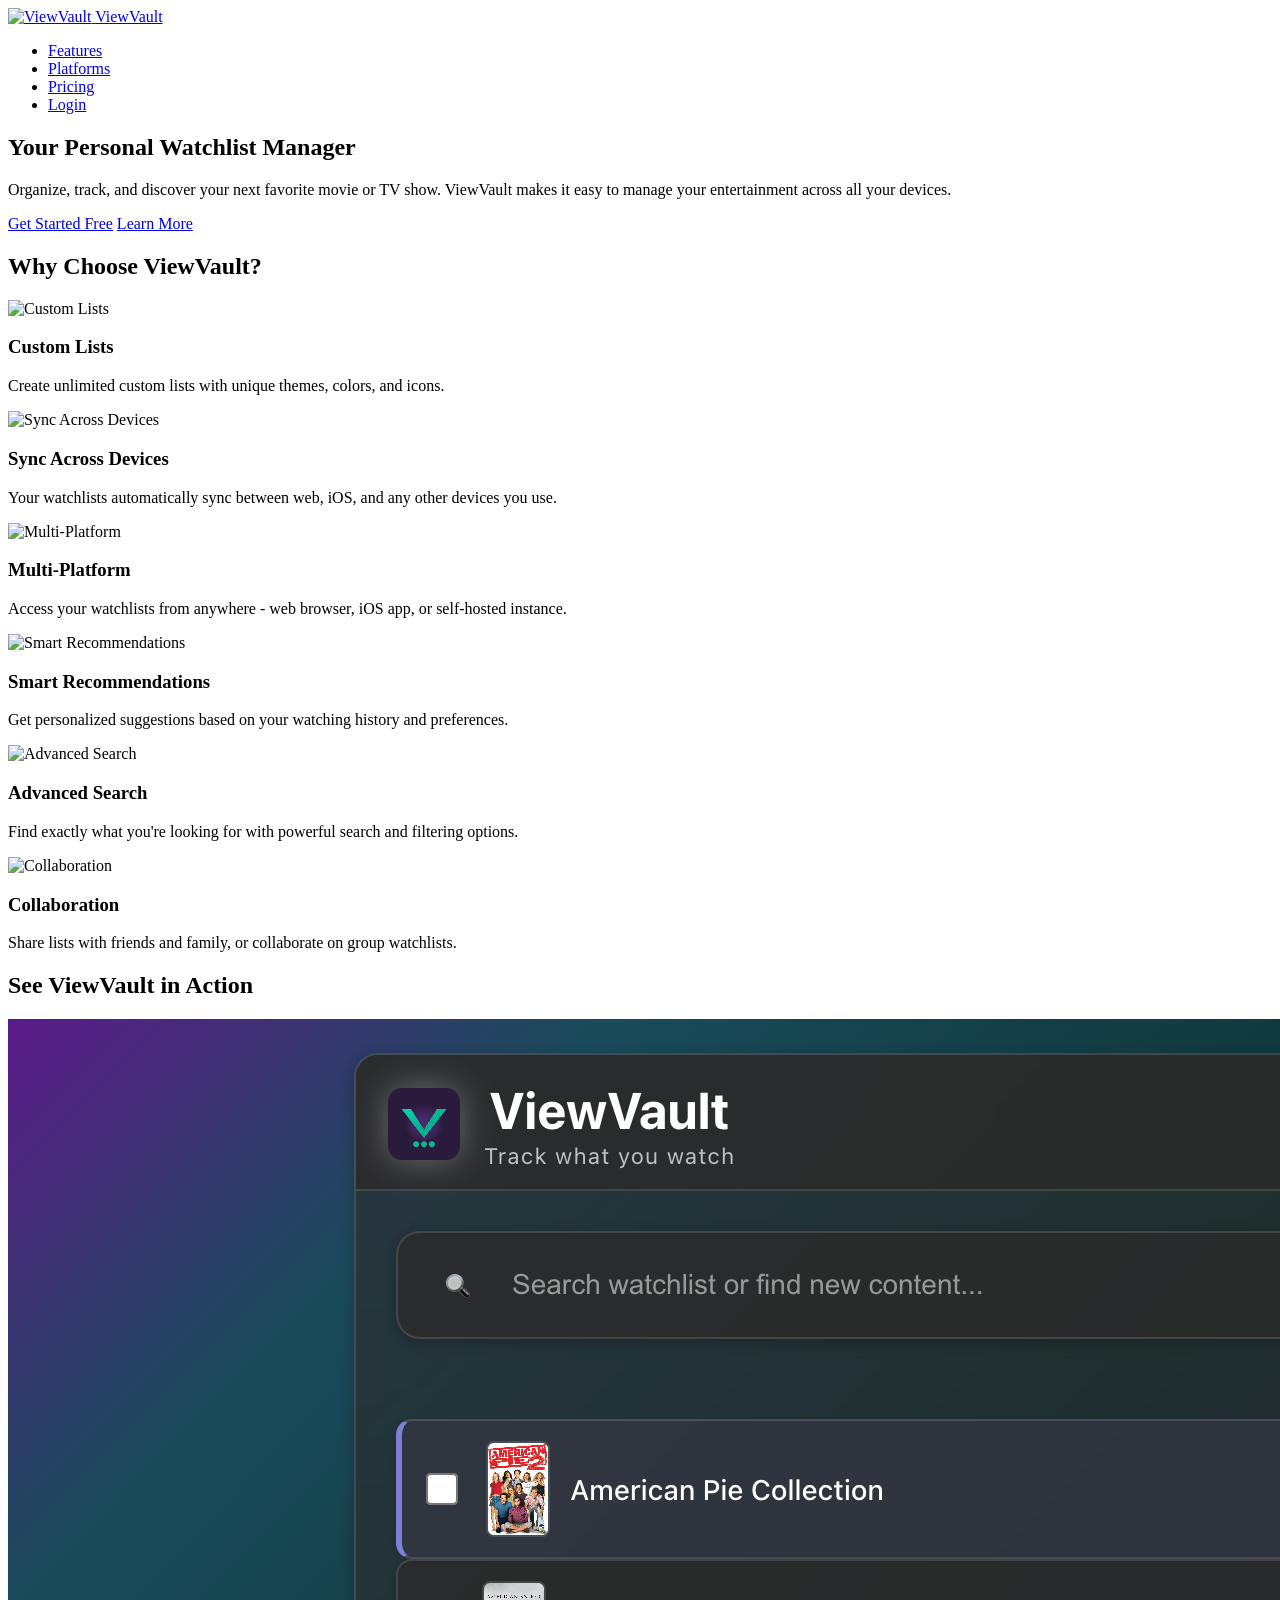
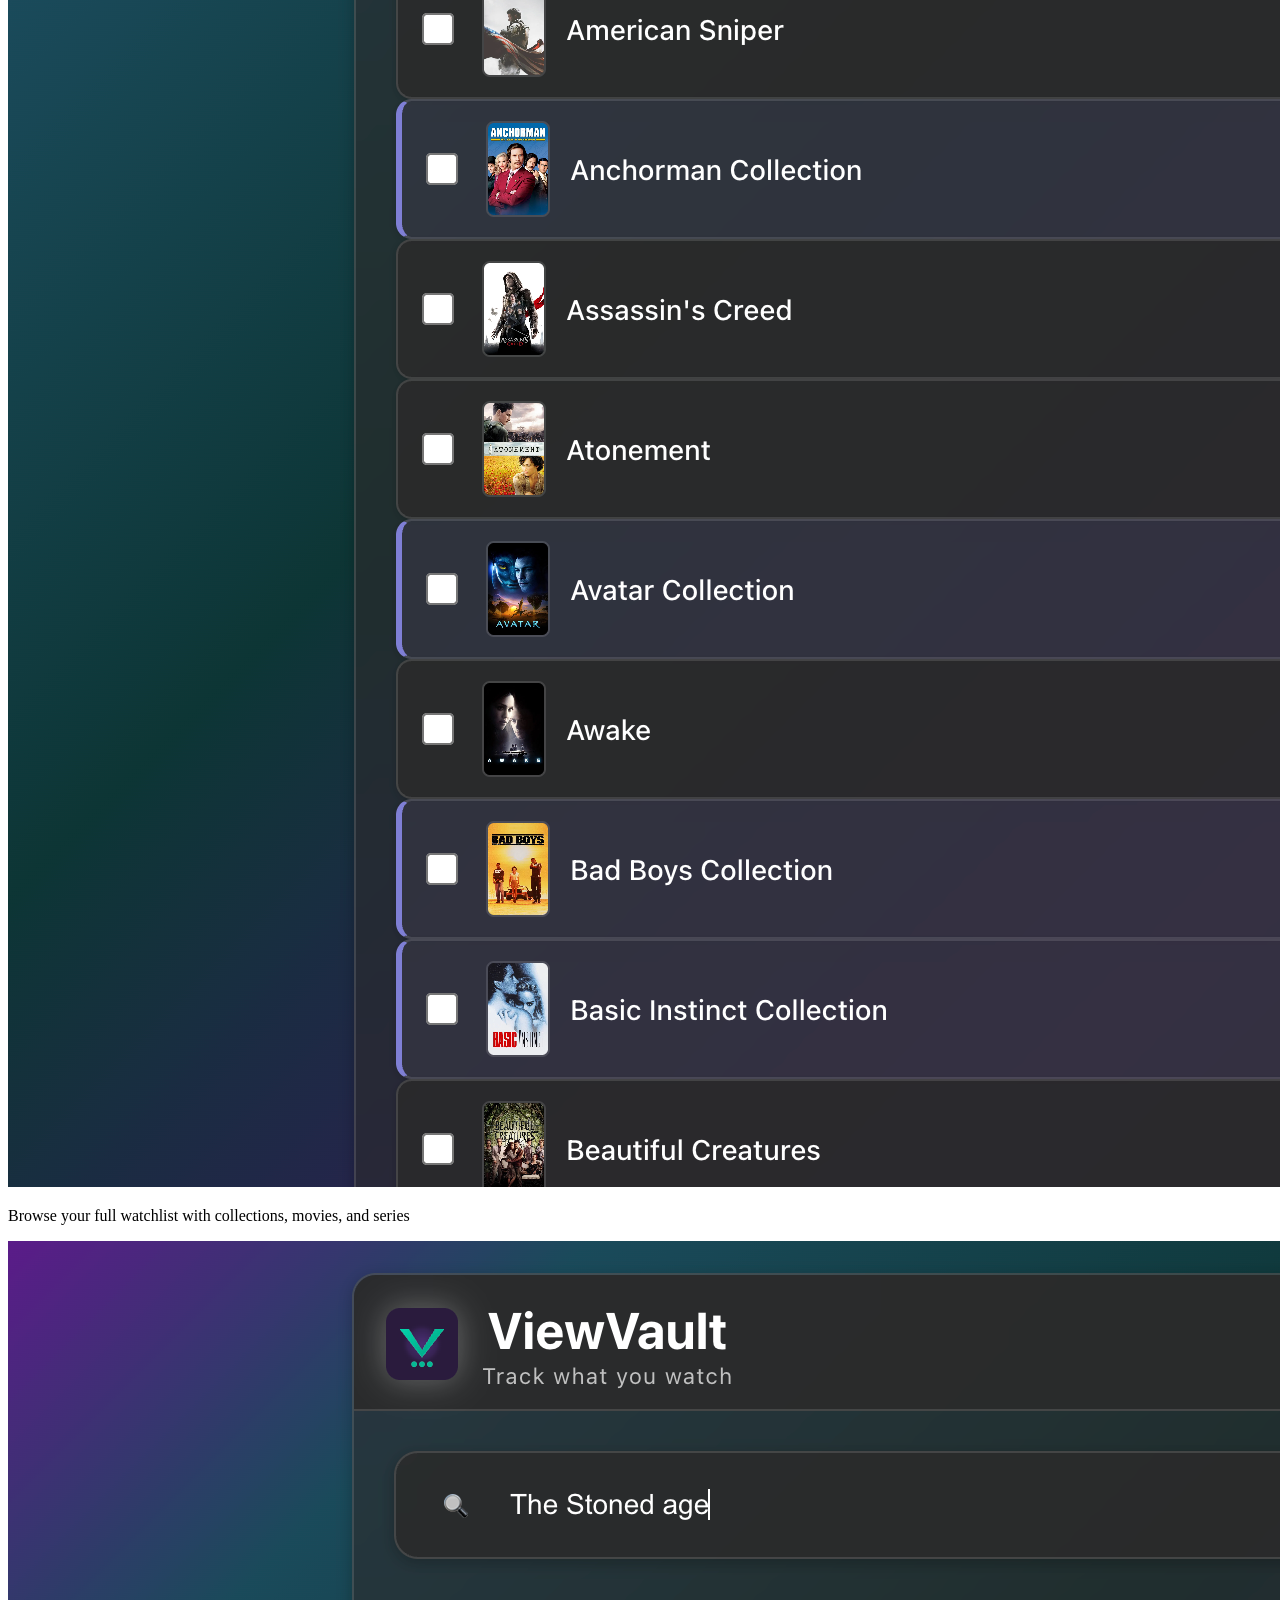
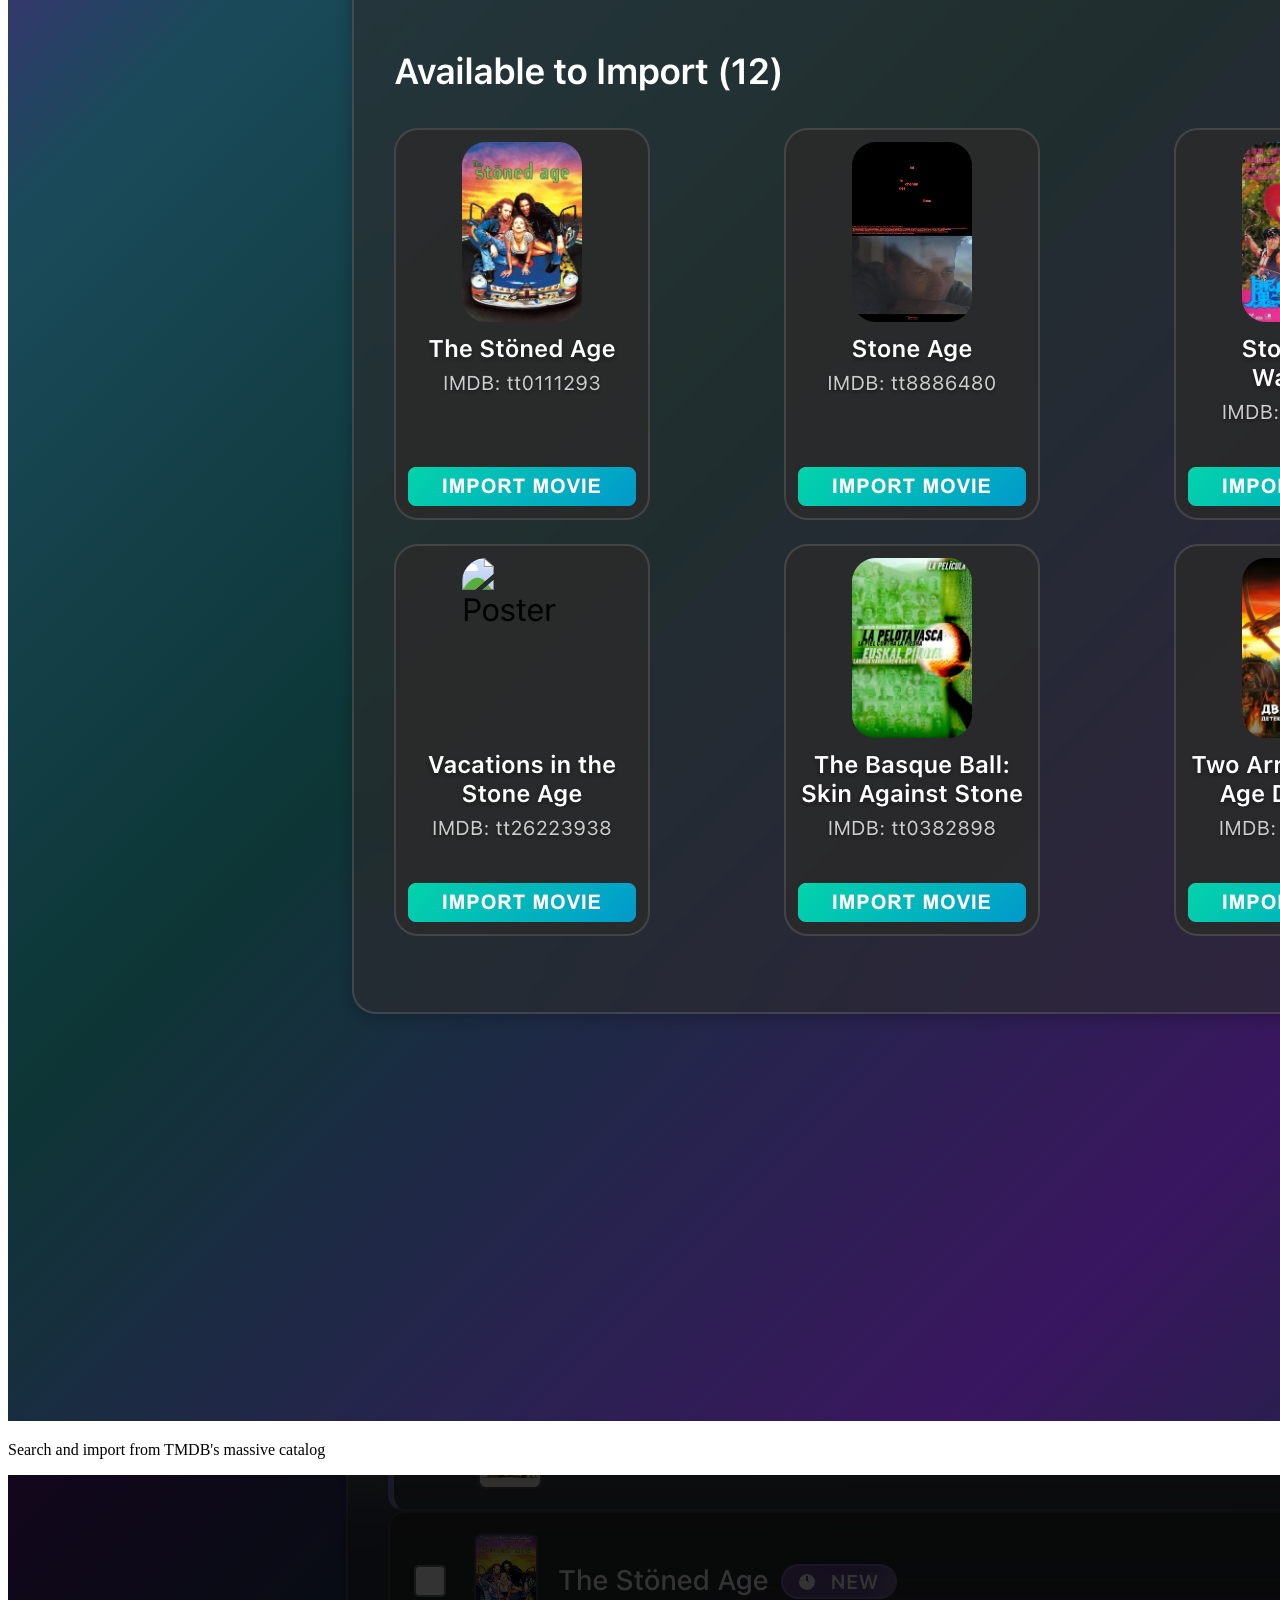
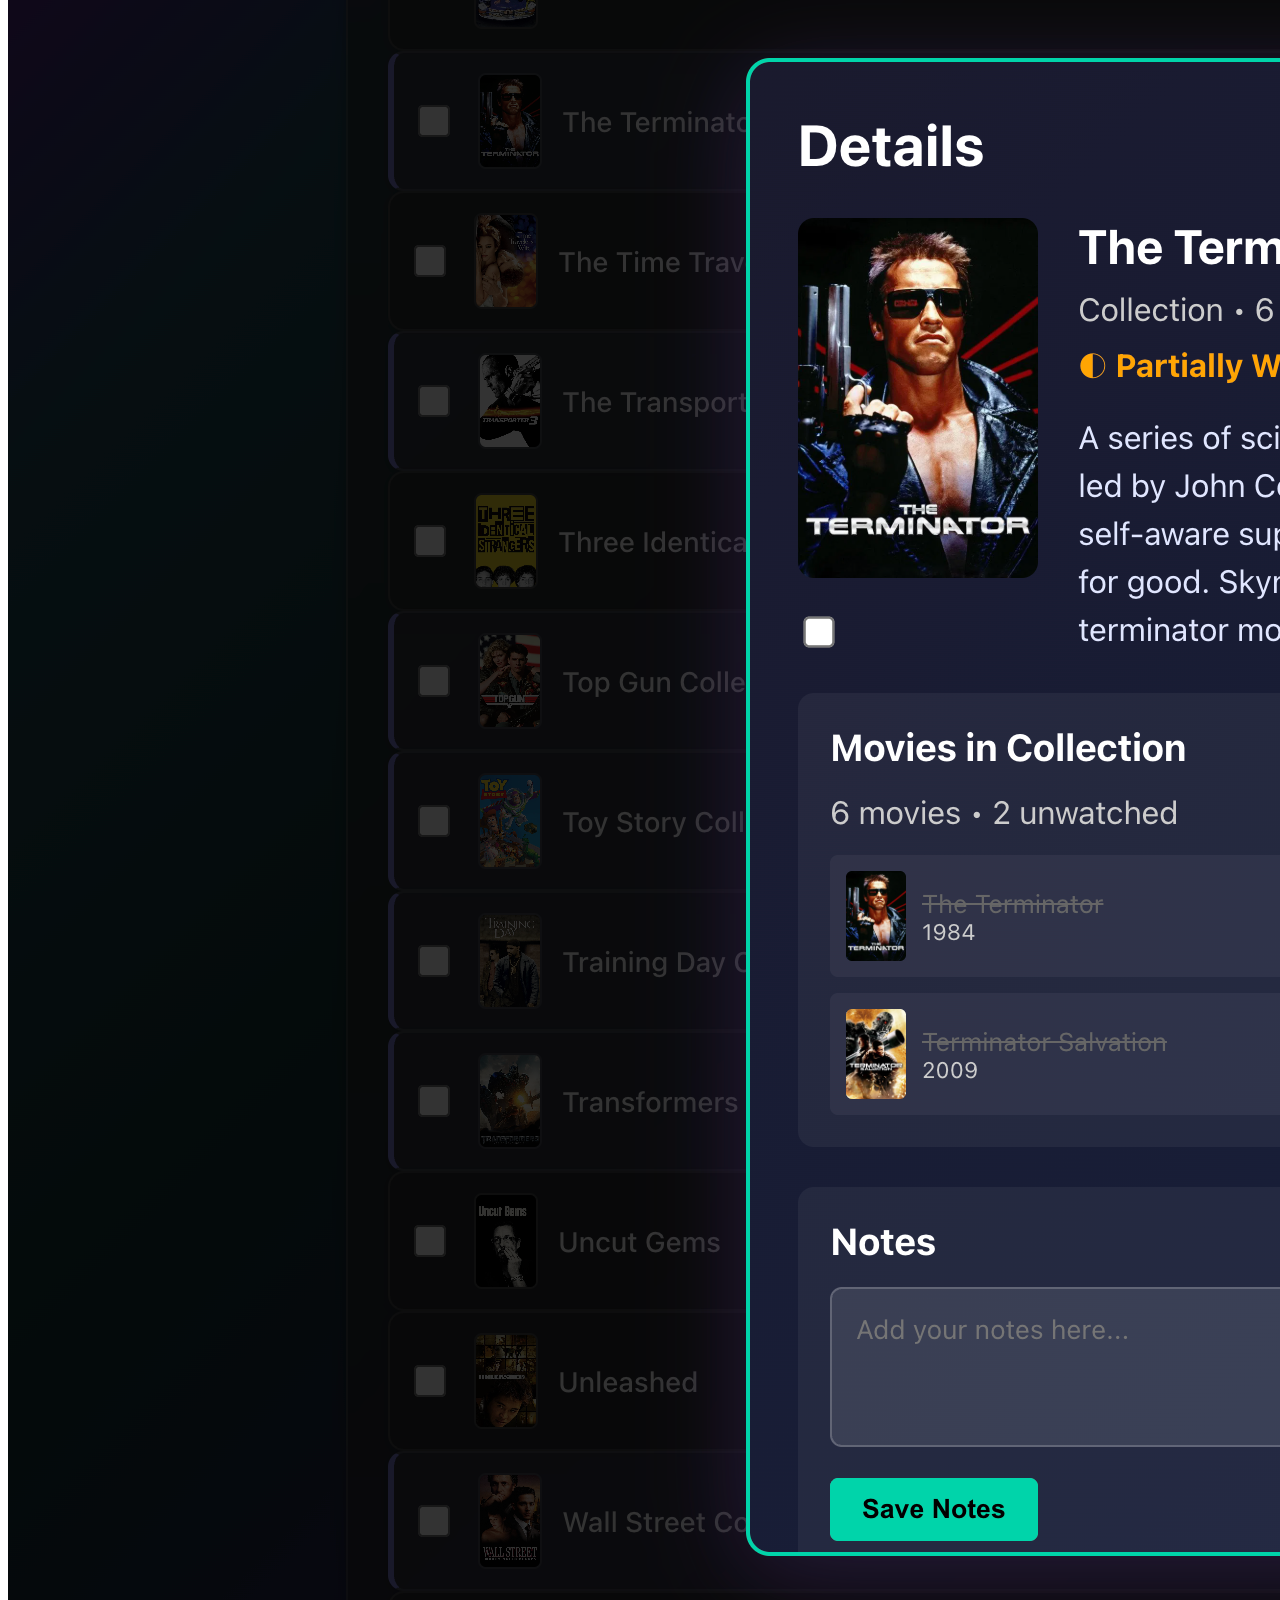
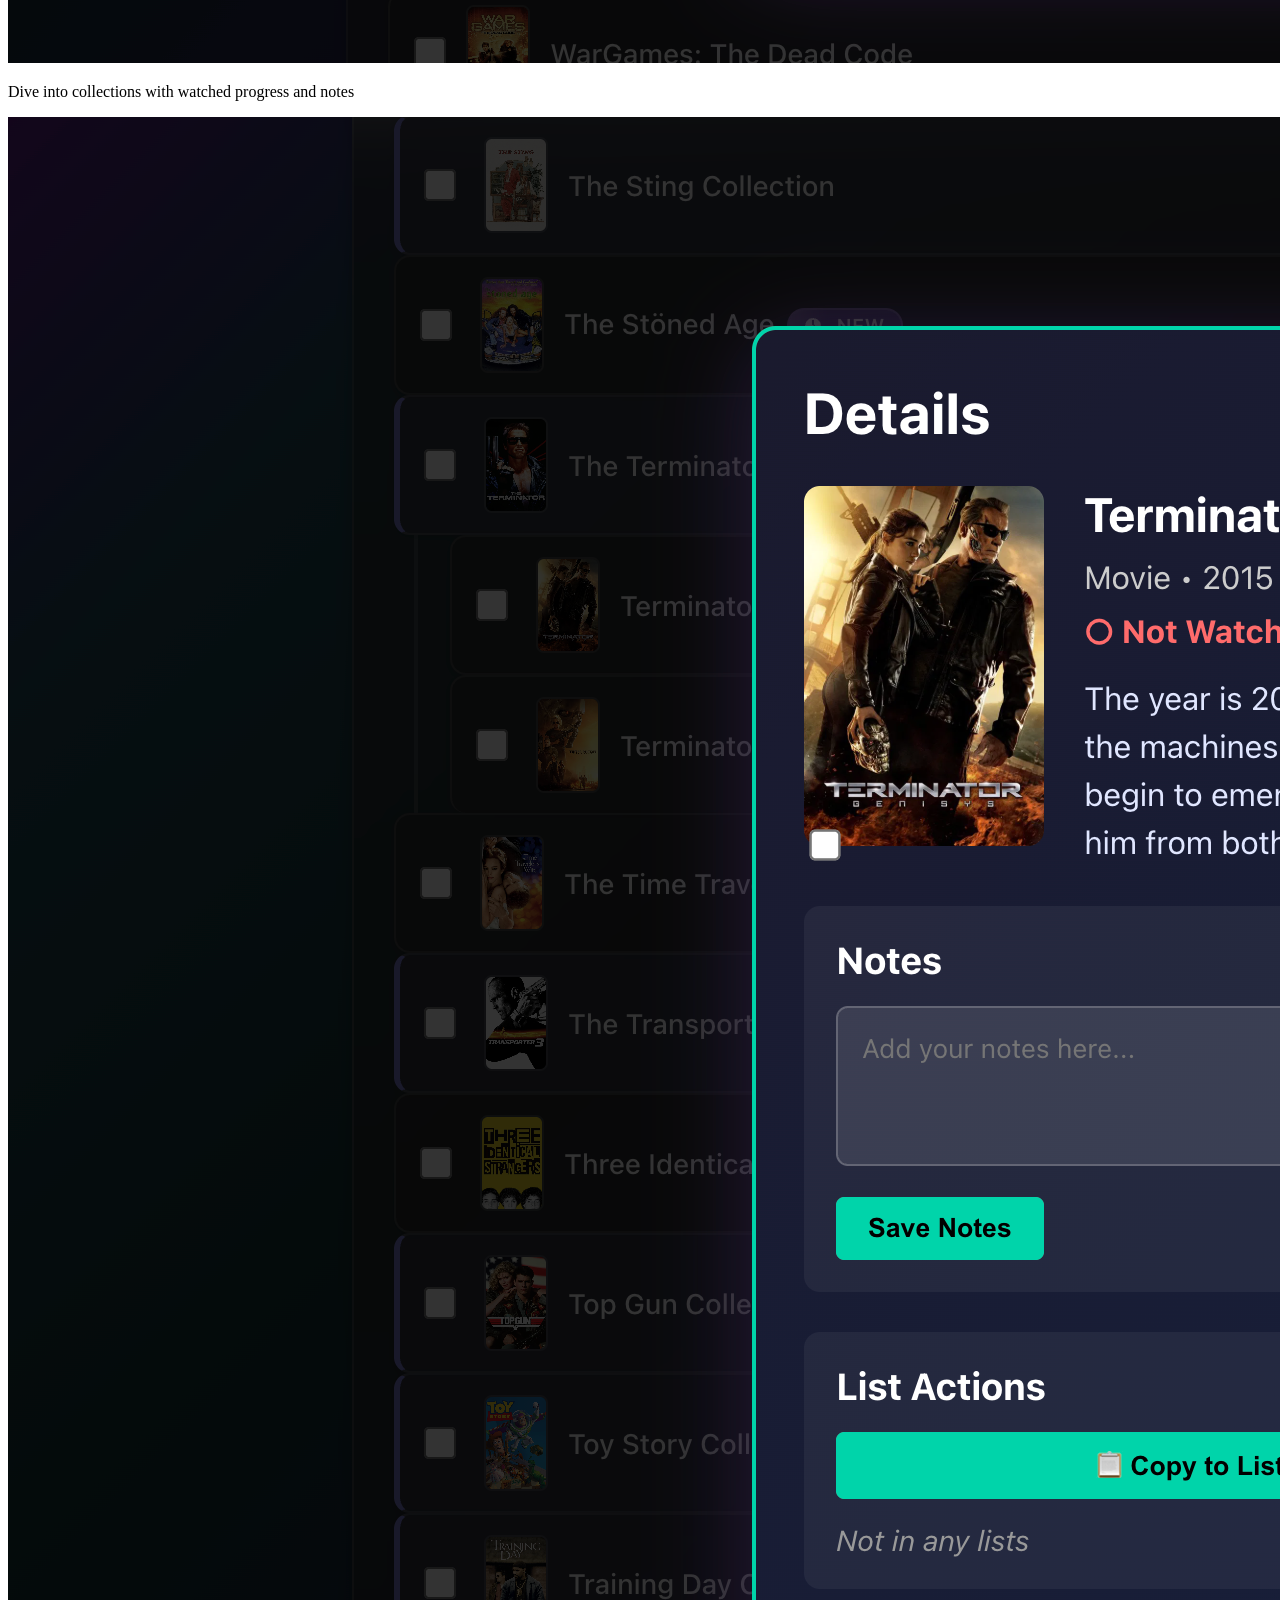
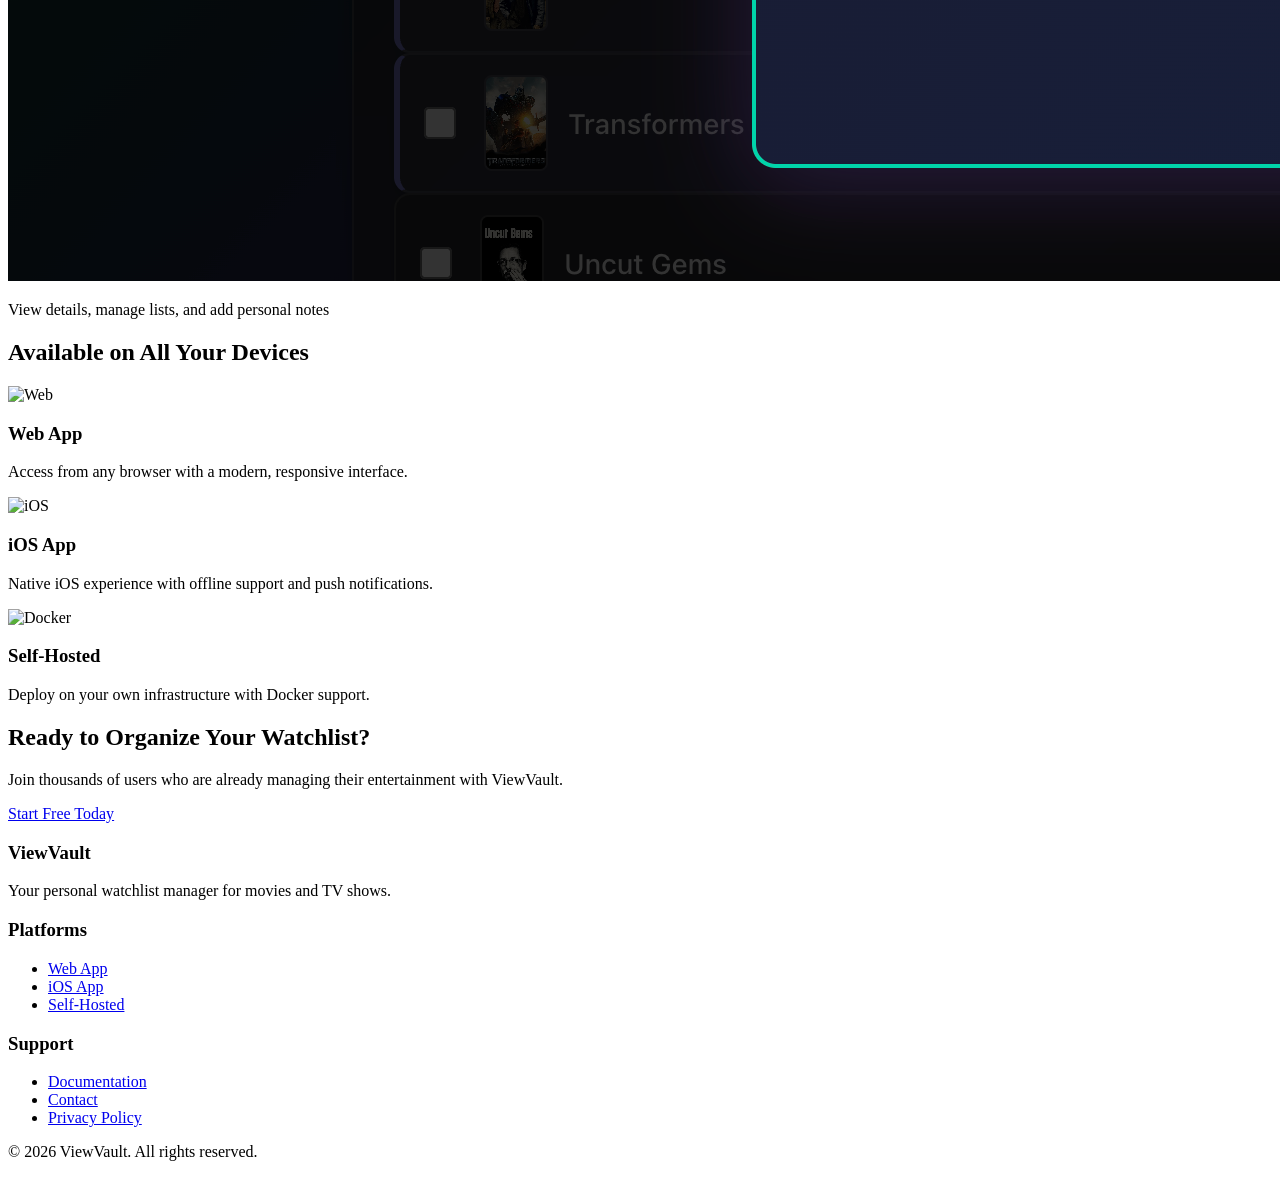
==== index.html @ 077ace3d "Add privacy policy, screenshots section, and footer updates - Add privacy.html (copied from backend," ====
<!DOCTYPE html>
<html lang="en">
<head>
    <meta charset="UTF-8">
    <meta name="viewport" content="width=device-width, initial-scale=1.0">
    <title>ViewVault - Your Personal Movie & TV Watchlist Manager</title>
    <meta name="description" content="Organize, track, and discover your next favorite movie or TV show with ViewVault. Multi-platform watchlist management with advanced features.">
    
    <!-- Favicons and App Icons -->
    <link rel="apple-touch-icon" sizes="180x180" href="assets/icons/apple-touch-icon.png">
    <link rel="icon" type="image/png" sizes="32x32" href="assets/icons/favicon-32x32.png">
    <link rel="icon" type="image/png" sizes="16x16" href="assets/icons/favicon-16x16.png">
    <link rel="manifest" href="site.webmanifest">
    
    <!-- Open Graph / Facebook -->
    <meta property="og:type" content="website">
    <meta property="og:url" content="https://viewvault.app/">
    <meta property="og:title" content="ViewVault - Your Personal Watchlist Manager">
    <meta property="og:description" content="Organize, track, and discover your next favorite movie or TV show with ViewVault.">
    <meta property="og:image" content="assets/images/viewvault-preview.jpg">

    <!-- Twitter -->
    <meta property="twitter:card" content="summary_large_image">
    <meta property="twitter:url" content="https://viewvault.app/">
    <meta property="twitter:title" content="ViewVault - Your Personal Watchlist Manager">
    <meta property="twitter:description" content="Organize, track, and discover your next favorite movie or TV show with ViewVault.">
    <meta property="twitter:image" content="assets/images/viewvault-preview.jpg">
    
    <link rel="stylesheet" href="css/styles.css">
</head>
<body>
    <!-- Navigation -->
    <nav class="navbar">
        <div class="nav-container">
            <a href="#" class="logo">
                <img src="assets/icons/viewvault-mark.svg" alt="ViewVault" class="logo-icon">
                <span class="logo-text">ViewVault</span>
            </a>
            <ul class="nav-menu">
                <li><a href="#features" class="nav-link">Features</a></li>
                <li><a href="#platforms" class="nav-link">Platforms</a></li>
                <li><a href="#pricing" class="nav-link">Pricing</a></li>
                <li><a href="https://app.viewvault.app" class="nav-link login-btn">Login</a></li>
            </ul>
        </div>
    </nav>

    <!-- Hero Section -->
    <section class="hero hero--compact">
        <div class="hero-content">
            <h1>Your Personal Watchlist Manager</h1>
            <p class="hero-subtitle">Organize, track, and discover your next favorite movie or TV show. ViewVault makes it easy to manage your entertainment across all your devices.</p>
            <div class="hero-buttons hero-buttons--spaced">
                <a href="https://app.viewvault.app" class="btn btn-primary cta-button">Get Started Free</a>
                <a href="#features" class="btn btn-secondary">Learn More</a>
            </div>
        </div>
    </section>

    <!-- Features Section -->
    <section id="features" class="features">
        <div class="container">
            <h2>Why Choose ViewVault?</h2>
            <div class="features-grid">
                <div class="feature-card">
                    <div class="feature-icon">
                        <img src="assets/icons/feature-custom-lists.svg" alt="Custom Lists">
                    </div>
                    <h3>Custom Lists</h3>
                    <p>Create unlimited custom lists with unique themes, colors, and icons.</p>
                </div>
                
                <div class="feature-card">
                    <div class="feature-icon">
                        <img src="assets/icons/feature-sync.svg" alt="Sync Across Devices">
                    </div>
                    <h3>Sync Across Devices</h3>
                    <p>Your watchlists automatically sync between web, iOS, and any other devices you use.</p>
                </div>
                
                <div class="feature-card">
                    <div class="feature-icon">
                        <img src="assets/icons/feature-multi-platform.svg" alt="Multi-Platform">
                    </div>
                    <h3>Multi-Platform</h3>
                    <p>Access your watchlists from anywhere - web browser, iOS app, or self-hosted instance.</p>
                </div>
                
                <div class="feature-card">
                    <div class="feature-icon">
                        <img src="assets/icons/feature-recommendations.svg" alt="Smart Recommendations">
                    </div>
                    <h3>Smart Recommendations</h3>
                    <p>Get personalized suggestions based on your watching history and preferences.</p>
                </div>
                
                <div class="feature-card">
                    <div class="feature-icon">
                        <img src="assets/icons/feature-search.svg" alt="Advanced Search">
                    </div>
                    <h3>Advanced Search</h3>
                    <p>Find exactly what you're looking for with powerful search and filtering options.</p>
                </div>
                
                <div class="feature-card">
                    <div class="feature-icon">
                        <img src="assets/icons/feature-collaboration.svg" alt="Collaboration">
                    </div>
                    <h3>Collaboration</h3>
                    <p>Share lists with friends and family, or collaborate on group watchlists.</p>
                </div>
            </div>
        </div>
    </section>

    <!-- Screenshots Section -->
    <section id="screenshots" class="screenshots">
        <div class="container">
            <h2>See ViewVault in Action</h2>
            <div class="screenshot-grid">
                <div class="screenshot-item">
                    <img src="assets/images/screenshot-watchlist.png" alt="ViewVault Watchlist">
                    <p class="screenshot-description">Browse your full watchlist with collections, movies, and series</p>
                </div>
                <div class="screenshot-item">
                    <img src="assets/images/screenshot-search.png" alt="ViewVault Search">
                    <p class="screenshot-description">Search and import from TMDB's massive catalog</p>
                </div>
                <div class="screenshot-item">
                    <img src="assets/images/screenshot-collection.png" alt="ViewVault Collection">
                    <p class="screenshot-description">Dive into collections with watched progress and notes</p>
                </div>
                <div class="screenshot-item">
                    <img src="assets/images/screenshot-detail.png" alt="ViewVault Detail">
                    <p class="screenshot-description">View details, manage lists, and add personal notes</p>
                </div>
            </div>
        </div>
    </section>

    <!-- Platforms Section -->
    <section id="platforms" class="platforms">
        <div class="container">
            <h2>Available on All Your Devices</h2>
            <div class="platform-grid">
                <div class="platform-card">
                    <div class="platform-icon">
                        <img src="assets/icons/platform-web.svg" alt="Web">
                    </div>
                    <h3>Web App</h3>
                    <p>Access from any browser with a modern, responsive interface.</p>
                </div>
                
                <div class="platform-card">
                    <div class="platform-icon">
                        <img src="assets/icons/platform-ios.svg" alt="iOS">
                    </div>
                    <h3>iOS App</h3>
                    <p>Native iOS experience with offline support and push notifications.</p>
                </div>
                
                <div class="platform-card">
                    <div class="platform-icon">
                        <img src="assets/icons/platform-docker.svg" alt="Docker">
                    </div>
                    <h3>Self-Hosted</h3>
                    <p>Deploy on your own infrastructure with Docker support.</p>
                </div>
                
                <!-- API card hidden until docs are ready -->
            </div>
        </div>
    </section>

    <!-- CTA Section -->
    <section class="cta">
        <div class="container">
            <h2>Ready to Organize Your Watchlist?</h2>
            <p>Join thousands of users who are already managing their entertainment with ViewVault.</p>
            <a href="https://app.viewvault.app" class="btn btn-primary cta-button">Start Free Today</a>
        </div>
    </section>

    <!-- Footer -->
    <footer class="footer">
        <div class="container">
            <div class="footer-content">
                <div class="footer-section">
                    <h3>ViewVault</h3>
                    <p>Your personal watchlist manager for movies and TV shows.</p>
                </div>
                <div class="footer-section">
                    <h3>Platforms</h3>
                    <ul>
                        <li><a href="#platforms">Web App</a></li>
                        <li><a href="#platforms">iOS App</a></li>
                        <li><a href="#platforms">Self-Hosted</a></li>
                    </ul>
                </div>
                <div class="footer-section">
                    <h3>Support</h3>
                    <ul>
                        <li><a href="https://app.viewvault.app">Documentation</a></li>
                        <li><a href="https://app.viewvault.app">Contact</a></li>
                        <li><a href="privacy.html">Privacy Policy</a></li>
                    </ul>
                </div>
            </div>
            <div class="footer-bottom">
                <p>&copy; 2026 ViewVault. All rights reserved.</p>
            </div>
        </div>
    </footer>

    <script src="./js/main.js"></script>
</body>
</html>
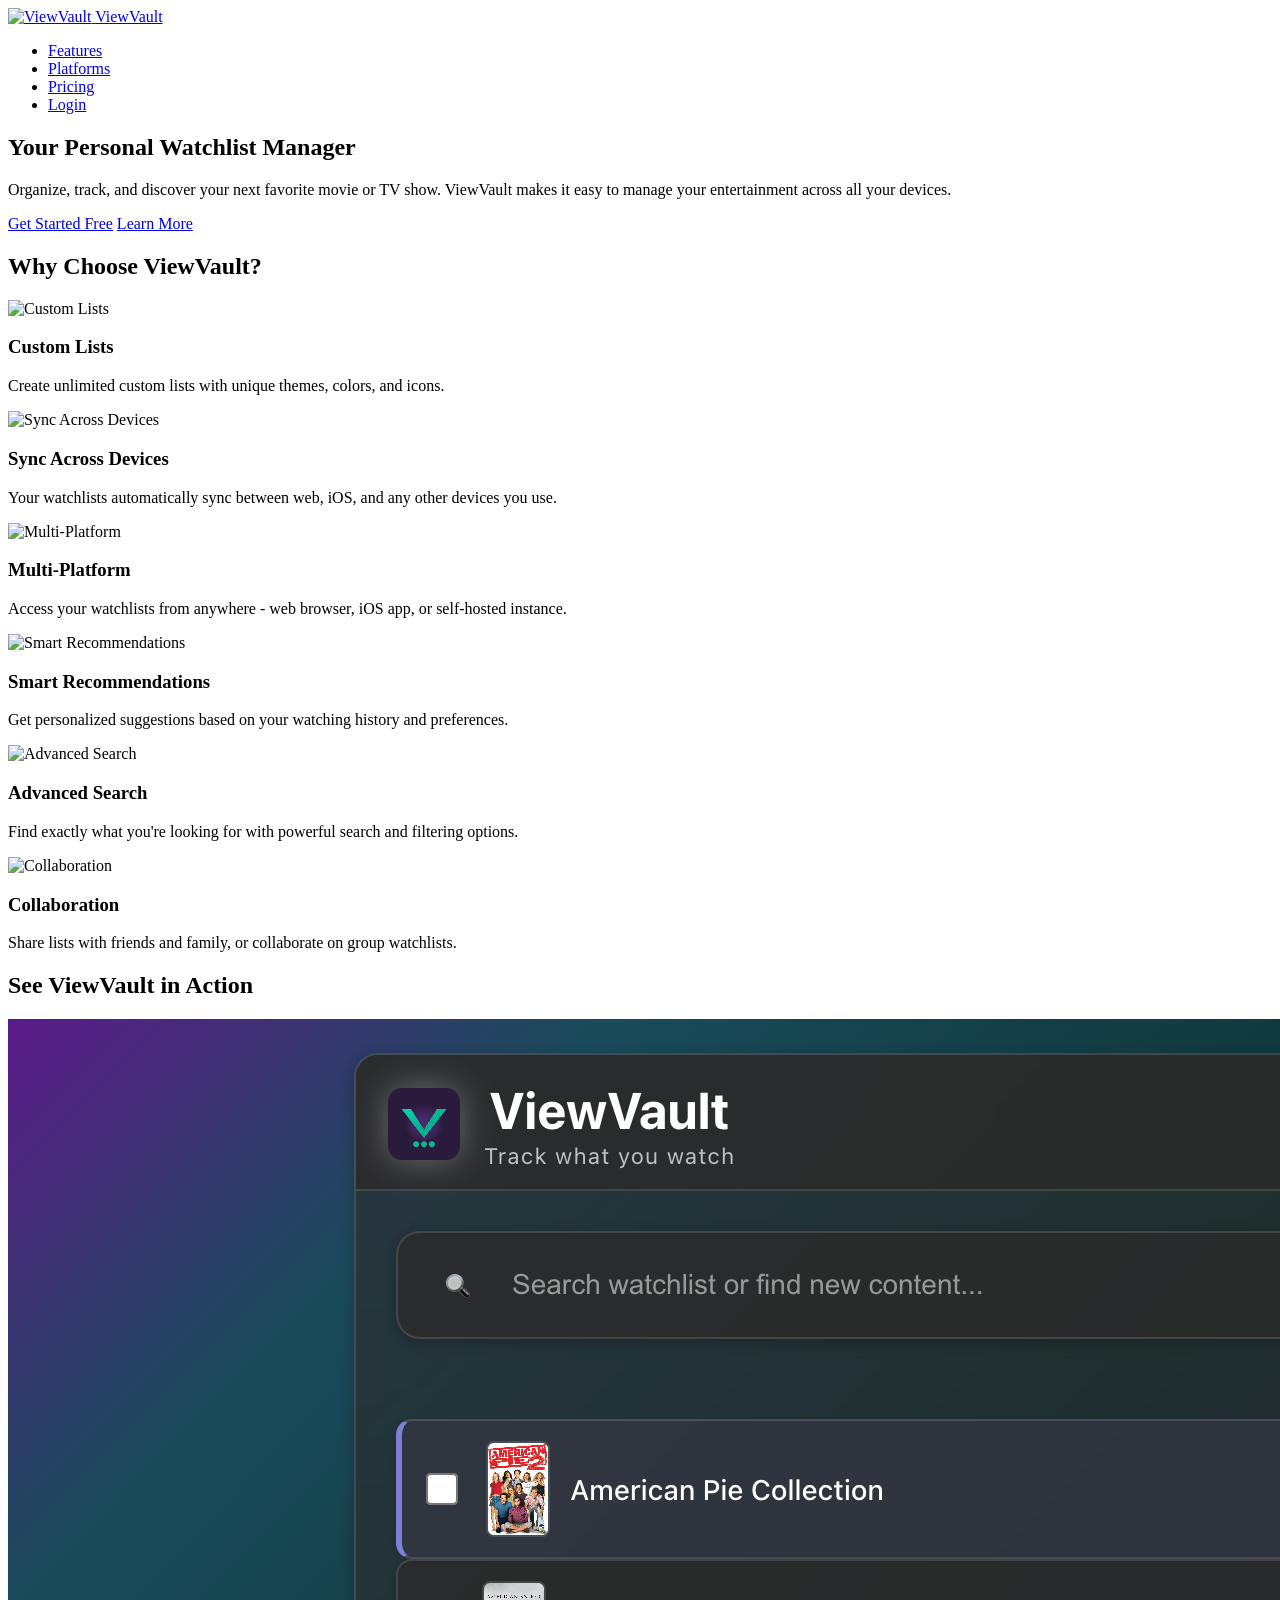
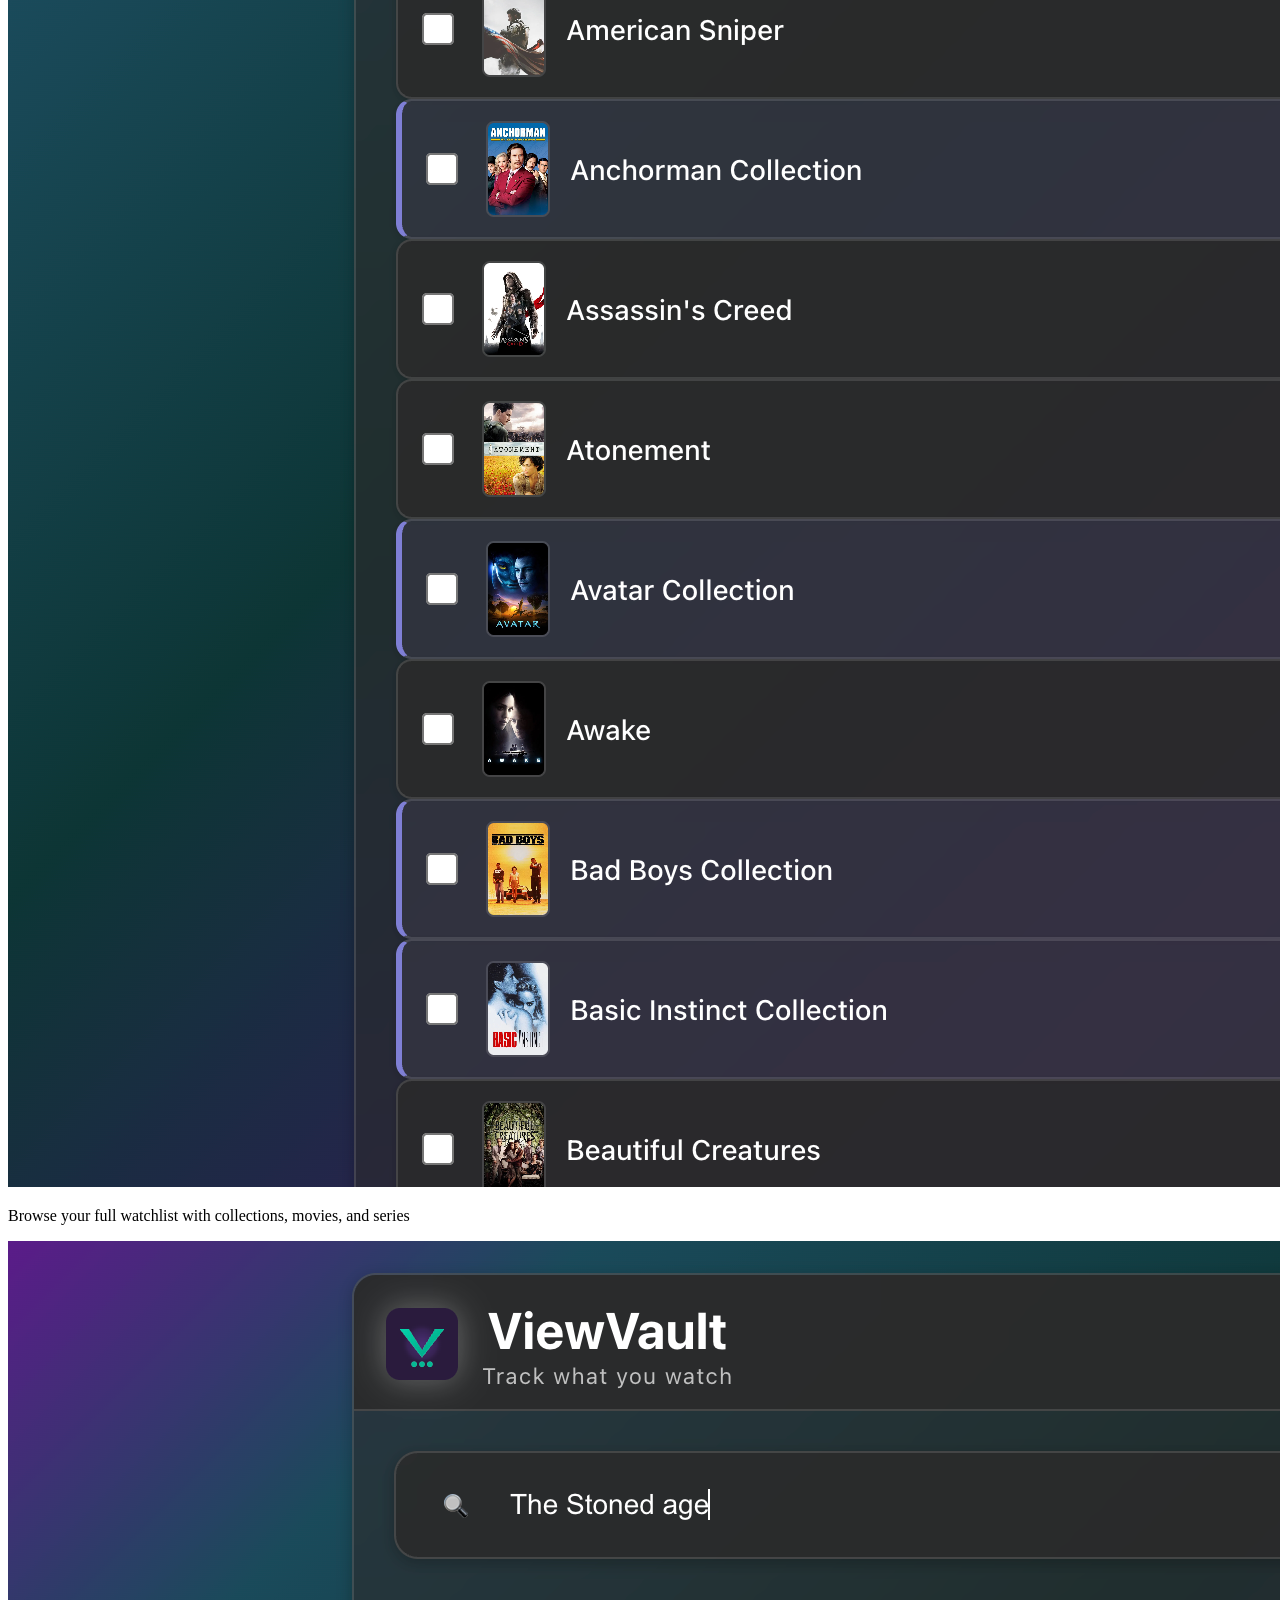
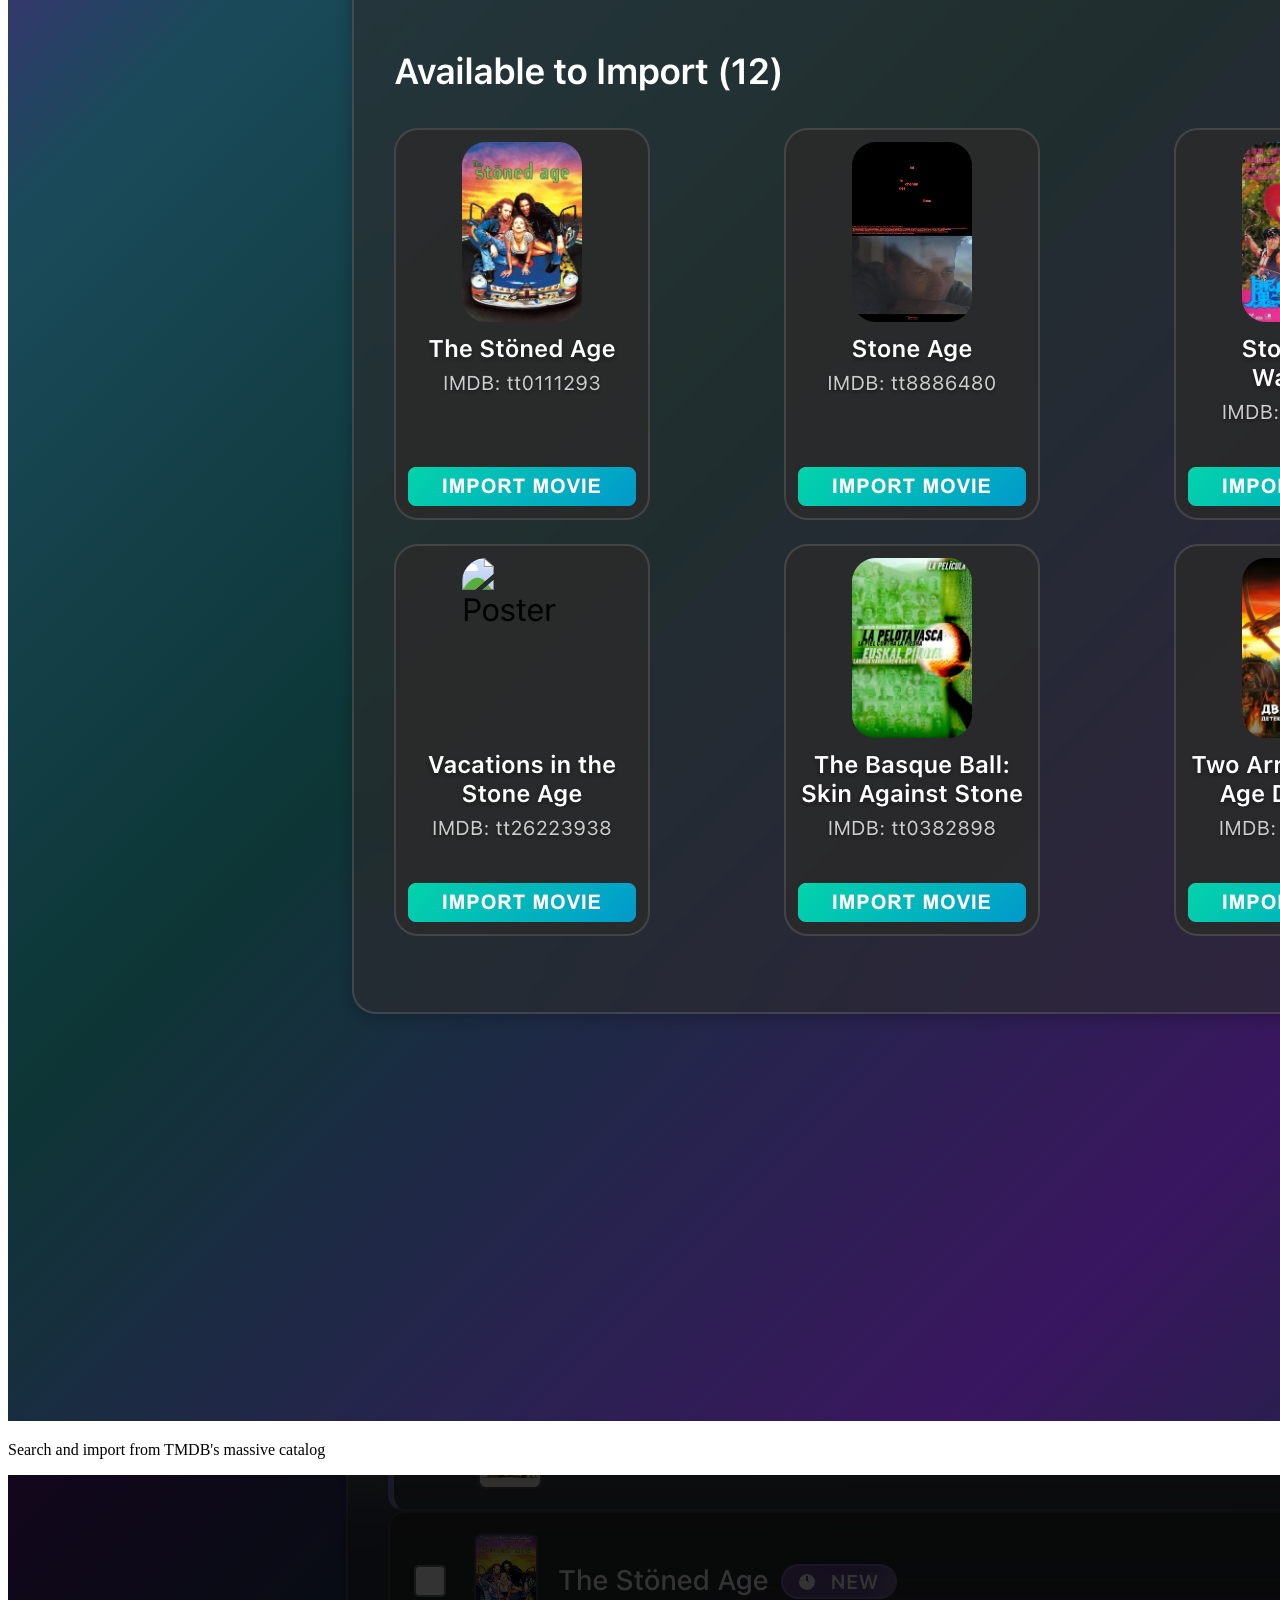
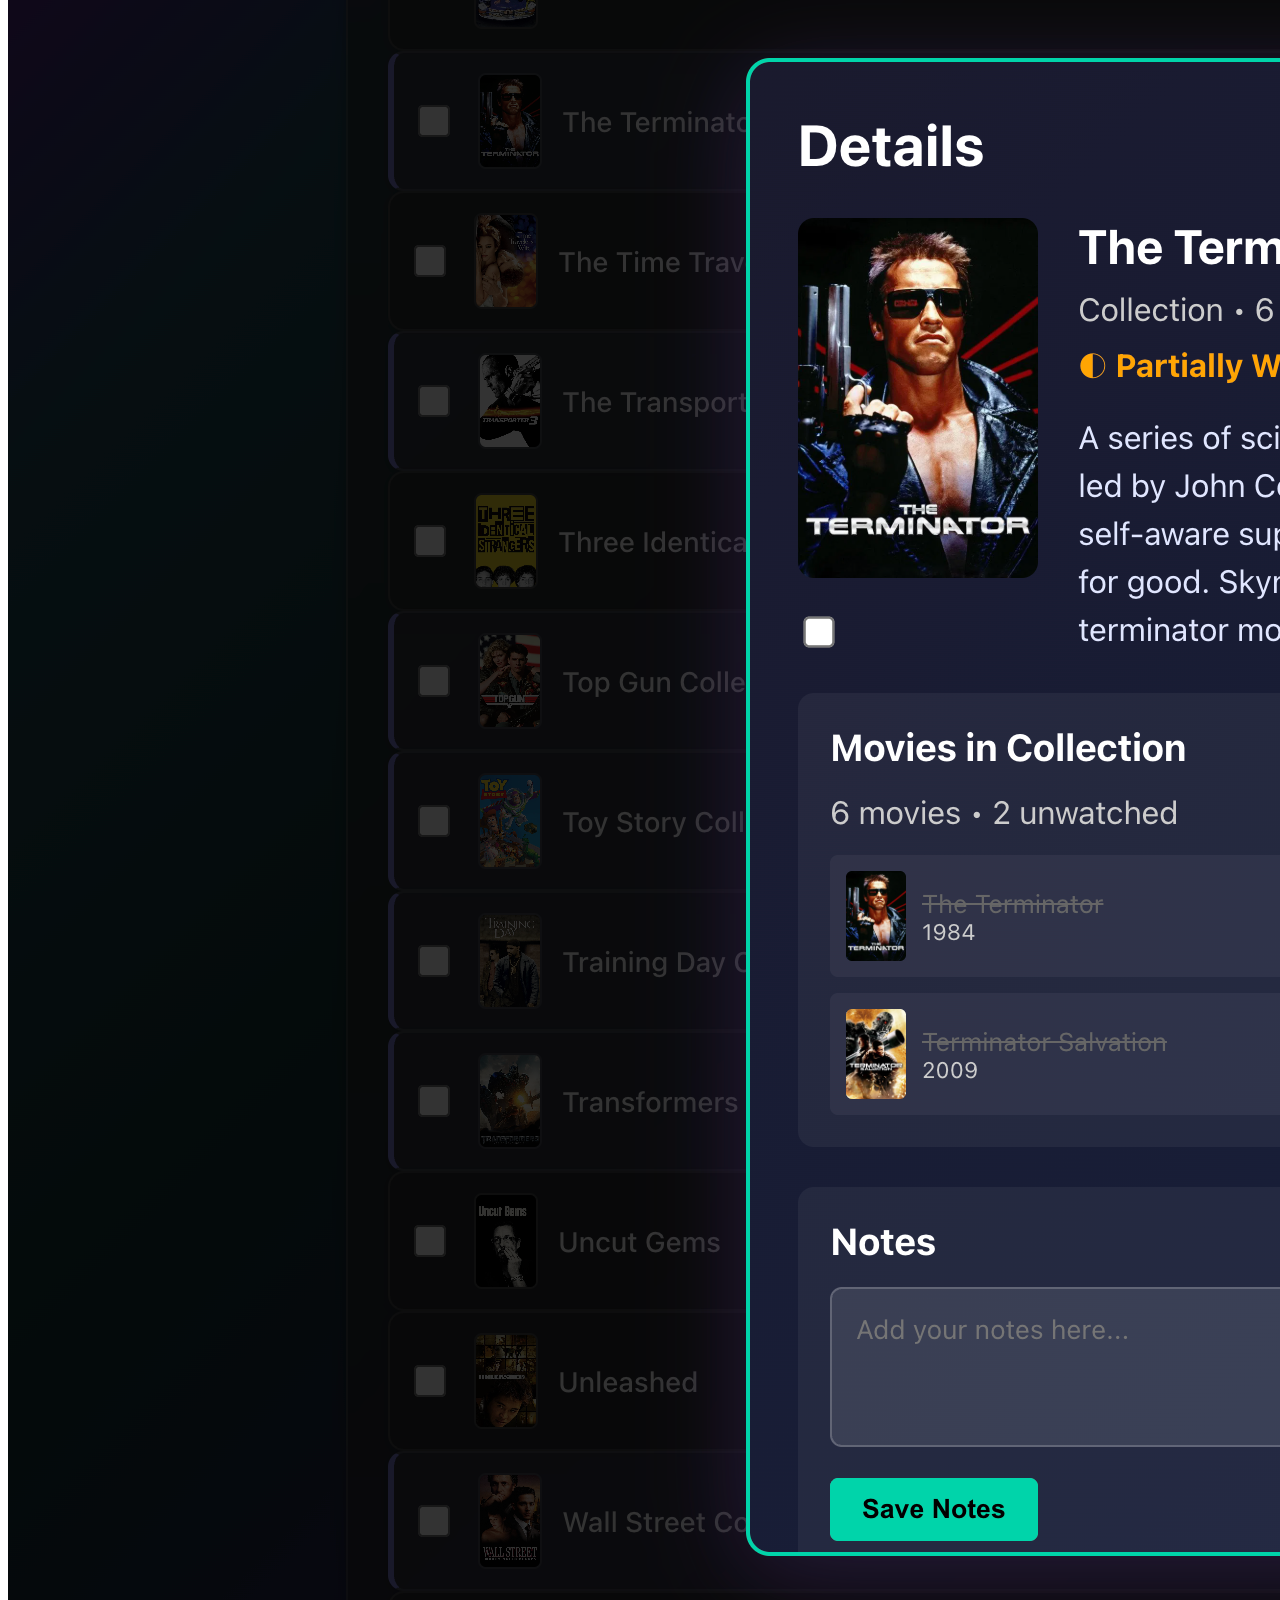
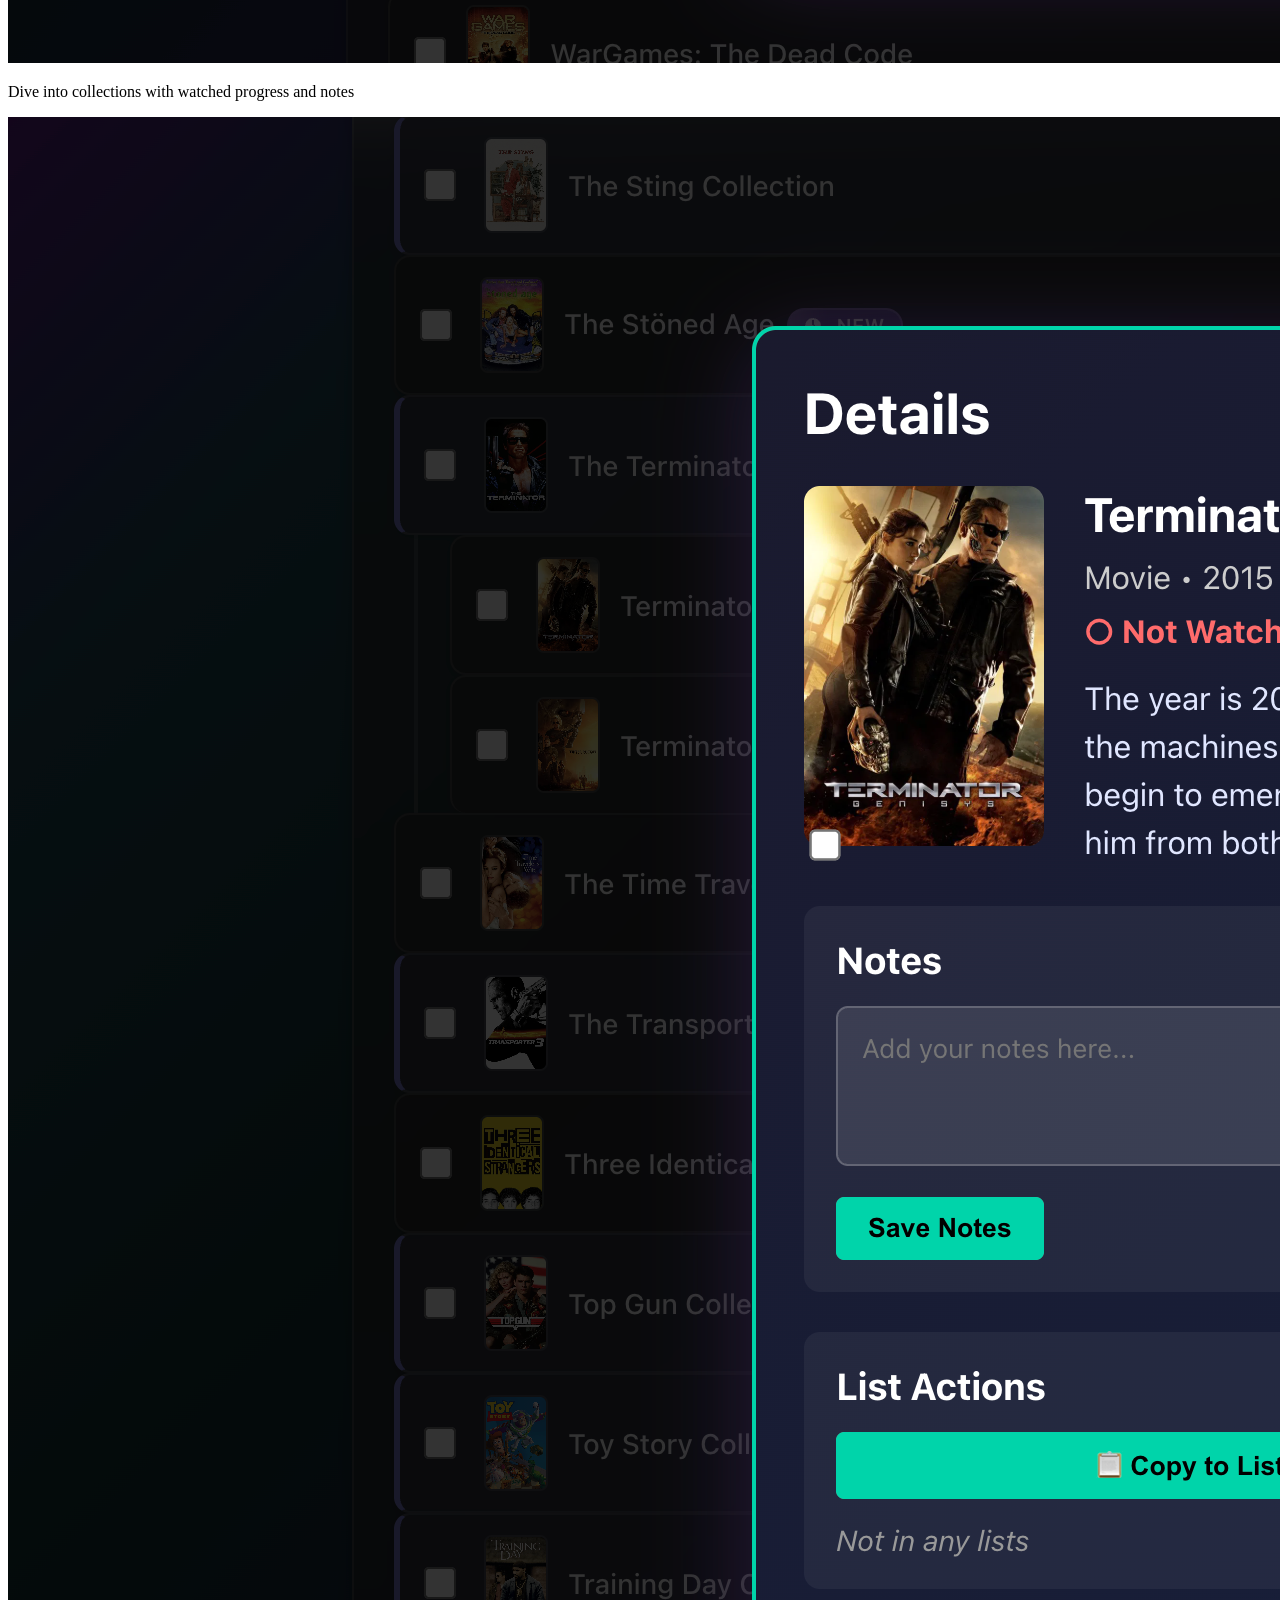
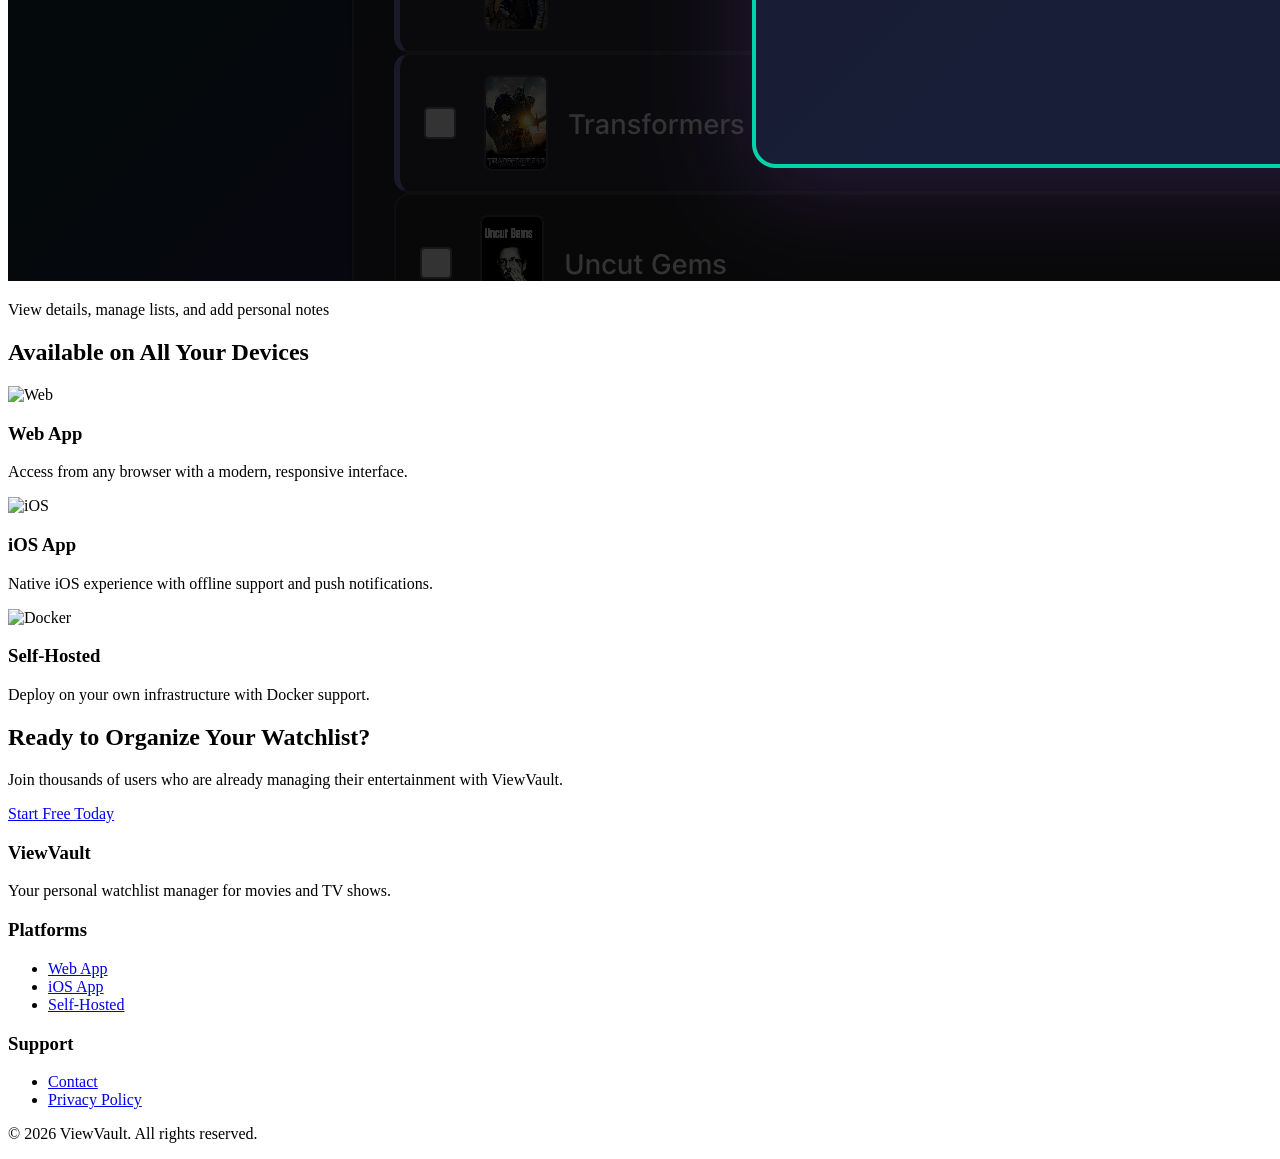
==== commit ac4a25d8: "Add contact page and clean up footer links - New contact.html with email, GitHub issues link, and FA" ====
--- a/index.html
+++ b/index.html
@@ -200,8 +200,7 @@
                 <div class="footer-section">
                     <h3>Support</h3>
                     <ul>
-                        <li><a href="https://app.viewvault.app">Documentation</a></li>
-                        <li><a href="https://app.viewvault.app">Contact</a></li>
+                        <li><a href="contact.html">Contact</a></li>
                         <li><a href="privacy.html">Privacy Policy</a></li>
                     </ul>
                 </div>
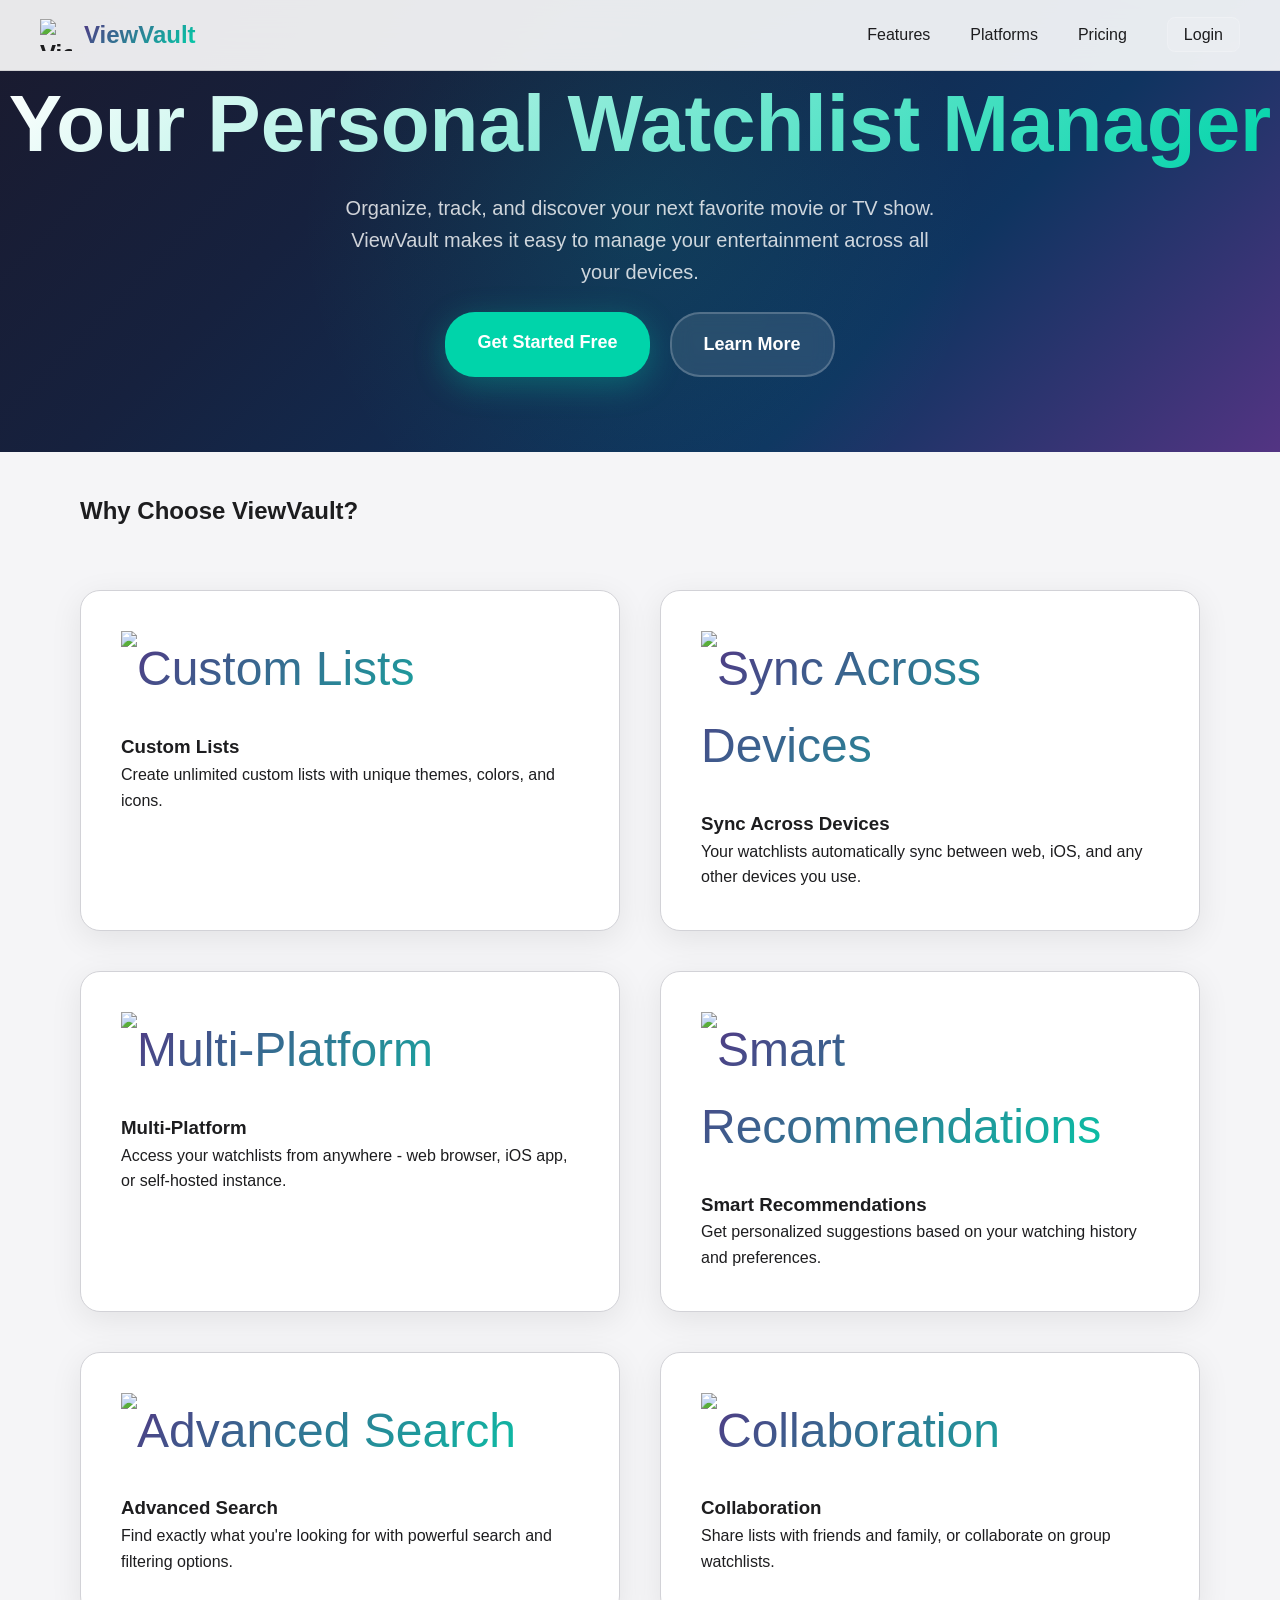
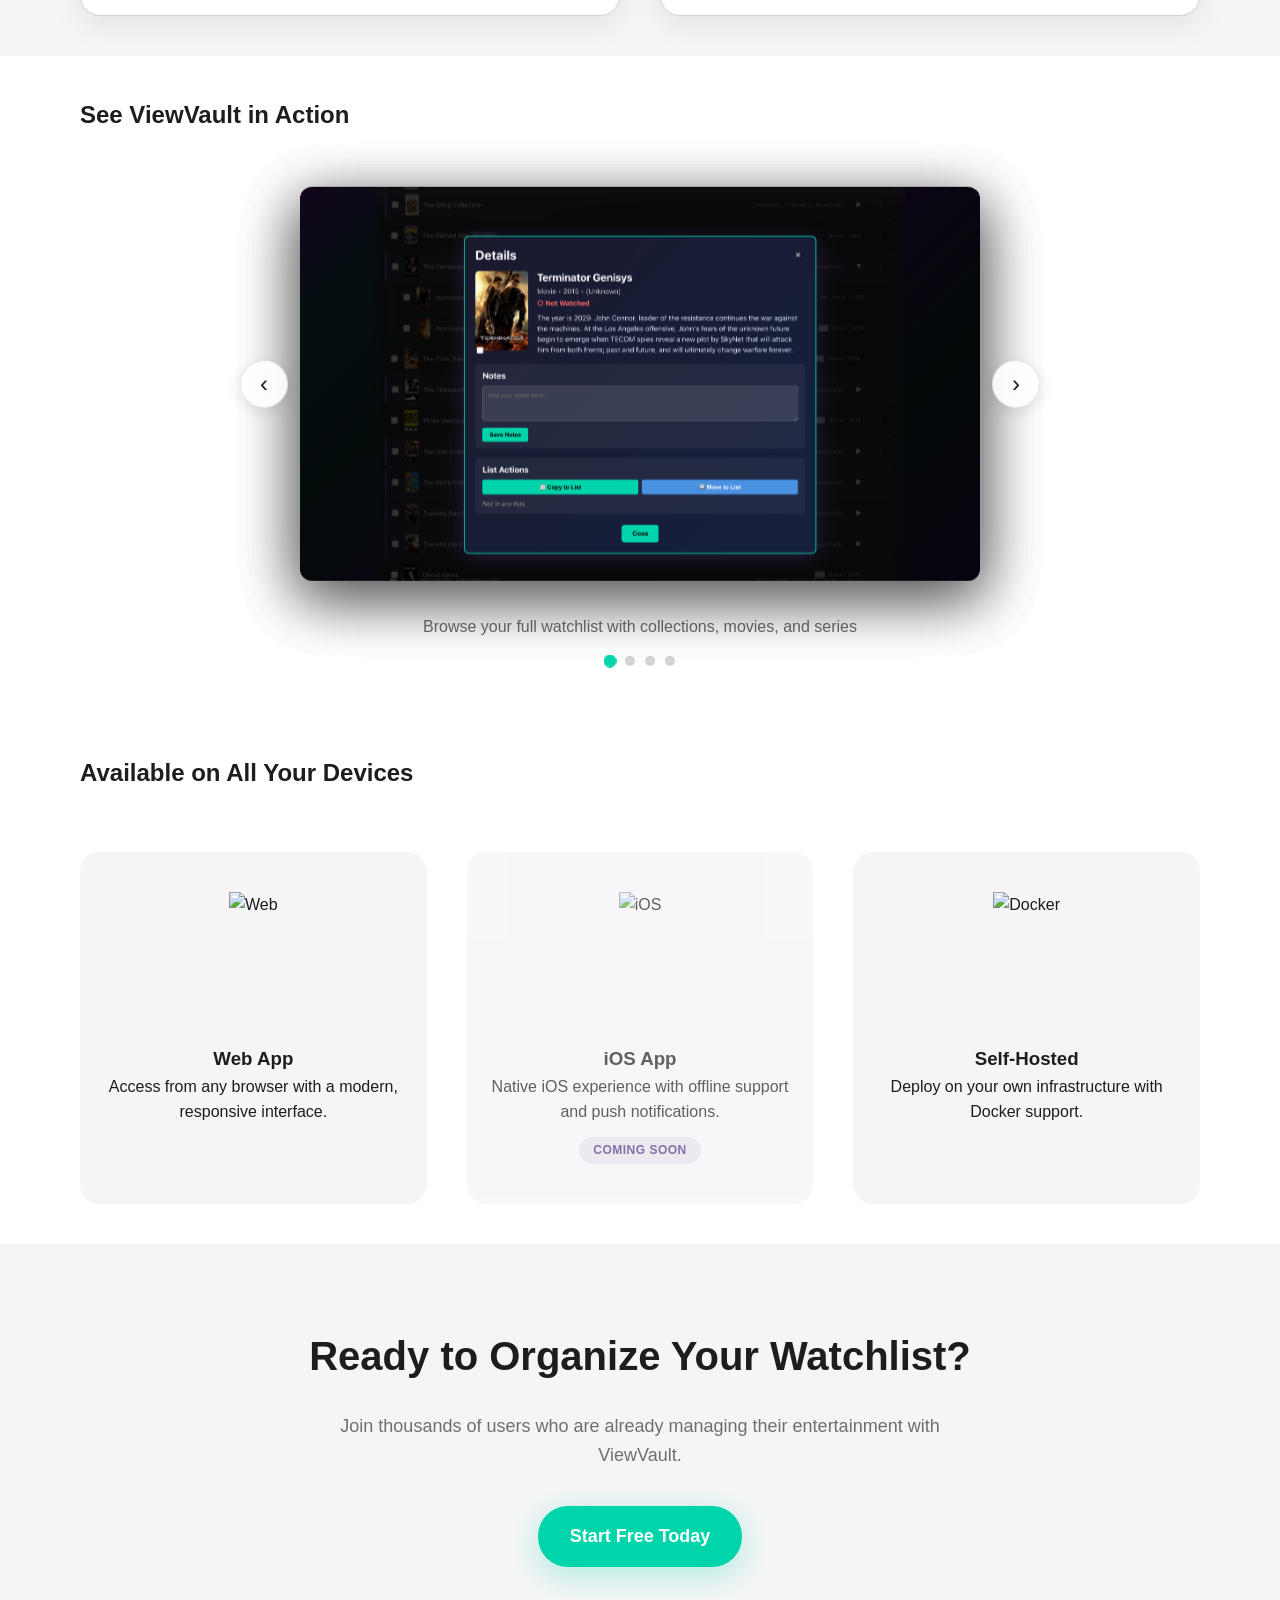
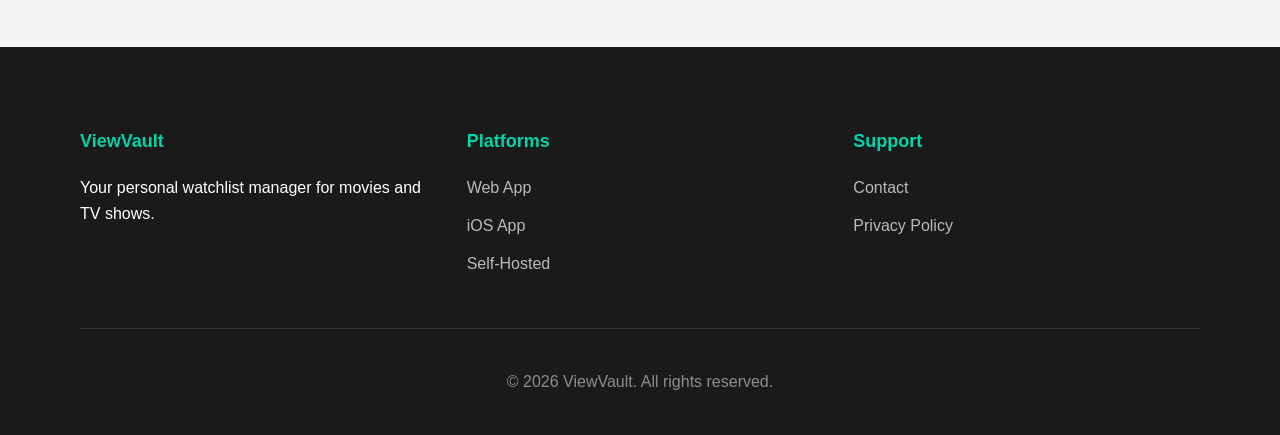
==== commit d20b06c2: "Add coverflow carousel for screenshots, link platform cards - Replace screenshot grid with iTunes-st" ====
--- a/index.html
+++ b/index.html
@@ -117,24 +117,31 @@
     <section id="screenshots" class="screenshots">
         <div class="container">
             <h2>See ViewVault in Action</h2>
-            <div class="screenshot-grid">
-                <div class="screenshot-item">
+        </div>
+        <div class="carousel-wrapper">
+            <div class="carousel-stage">
+                <div class="carousel-slide" data-index="0">
                     <img src="assets/images/screenshot-watchlist.png" alt="ViewVault Watchlist">
-                    <p class="screenshot-description">Browse your full watchlist with collections, movies, and series</p>
-                </div>
-                <div class="screenshot-item">
+                </div>
+                <div class="carousel-slide" data-index="1">
                     <img src="assets/images/screenshot-search.png" alt="ViewVault Search">
-                    <p class="screenshot-description">Search and import from TMDB's massive catalog</p>
-                </div>
-                <div class="screenshot-item">
+                </div>
+                <div class="carousel-slide" data-index="2">
                     <img src="assets/images/screenshot-collection.png" alt="ViewVault Collection">
-                    <p class="screenshot-description">Dive into collections with watched progress and notes</p>
-                </div>
-                <div class="screenshot-item">
+                </div>
+                <div class="carousel-slide" data-index="3">
                     <img src="assets/images/screenshot-detail.png" alt="ViewVault Detail">
-                    <p class="screenshot-description">View details, manage lists, and add personal notes</p>
-                </div>
-            </div>
+                </div>
+            </div>
+            <button class="carousel-btn carousel-btn--prev" aria-label="Previous screenshot">&lsaquo;</button>
+            <button class="carousel-btn carousel-btn--next" aria-label="Next screenshot">&rsaquo;</button>
+        </div>
+        <p class="carousel-caption" id="carouselCaption">Browse your full watchlist with collections, movies, and series</p>
+        <div class="carousel-dots" id="carouselDots">
+            <button class="carousel-dot active" data-index="0" aria-label="Screenshot 1"></button>
+            <button class="carousel-dot" data-index="1" aria-label="Screenshot 2"></button>
+            <button class="carousel-dot" data-index="2" aria-label="Screenshot 3"></button>
+            <button class="carousel-dot" data-index="3" aria-label="Screenshot 4"></button>
         </div>
     </section>
 
@@ -143,30 +150,31 @@
         <div class="container">
             <h2>Available on All Your Devices</h2>
             <div class="platform-grid">
-                <div class="platform-card">
+                <a href="https://app.viewvault.app" class="platform-card platform-card--link">
                     <div class="platform-icon">
                         <img src="assets/icons/platform-web.svg" alt="Web">
                     </div>
                     <h3>Web App</h3>
                     <p>Access from any browser with a modern, responsive interface.</p>
-                </div>
-                
-                <div class="platform-card">
+                </a>
+
+                <div class="platform-card platform-card--disabled">
                     <div class="platform-icon">
                         <img src="assets/icons/platform-ios.svg" alt="iOS">
                     </div>
                     <h3>iOS App</h3>
                     <p>Native iOS experience with offline support and push notifications.</p>
-                </div>
-                
-                <div class="platform-card">
+                    <span class="platform-badge">Coming Soon</span>
+                </div>
+
+                <a href="https://github.com/LCMilstein/ViewVault" class="platform-card platform-card--link" target="_blank">
                     <div class="platform-icon">
                         <img src="assets/icons/platform-docker.svg" alt="Docker">
                     </div>
                     <h3>Self-Hosted</h3>
                     <p>Deploy on your own infrastructure with Docker support.</p>
-                </div>
-                
+                </a>
+
                 <!-- API card hidden until docs are ready -->
             </div>
         </div>
--- a/css/styles.css
+++ b/css/styles.css
@@ -0,0 +1,879 @@
+:root {
+    --primary-gradient: linear-gradient(135deg, #533483 0%, #00d4aa 100%);
+    --dark-gradient: linear-gradient(135deg, #1a1a2e 0%, #16213e 30%, #0f3460 70%, #533483 100%);
+    --accent-color: #00d4aa;
+    --primary-purple: #533483;
+    --text-primary: #1d1d1f;
+    --text-secondary: #6e6e73;
+    --surface-light: #f5f5f7;
+    --surface-dark: rgba(15, 20, 40, 0.95);
+    --border-light: #d2d2d7;
+    
+    /* Apple-inspired spacing */
+    --section-padding: 40px 0;
+    --container-max-width: 1200px;
+    --container-padding: 0 40px;
+}
+
+* {
+    margin: 0;
+    padding: 0;
+    box-sizing: border-box;
+}
+
+body {
+    font-family: 'Inter', -apple-system, BlinkMacSystemFont, 'Segoe UI', Roboto, sans-serif;
+    line-height: 1.6;
+    color: var(--text-primary);
+    overflow-x: hidden;
+}
+
+/* Container */
+.container {
+    max-width: var(--container-max-width);
+    margin: 0 auto;
+    padding: var(--container-padding);
+}
+
+.container-wide {
+    max-width: 1400px;
+    margin: 0 auto;
+    padding: var(--container-padding);
+}
+
+/* Navigation */
+.navbar {
+    position: fixed;
+    top: 0;
+    left: 0;
+    right: 0;
+    background: rgba(255, 255, 255, 0.9);
+    backdrop-filter: blur(20px);
+    -webkit-backdrop-filter: blur(20px);
+    border-bottom: 1px solid rgba(0, 0, 0, 0.1);
+    z-index: 1000;
+    transition: all 0.3s ease;
+}
+
+.navbar.scrolled {
+    background: rgba(255, 255, 255, 0.95);
+    box-shadow: 0 1px 20px rgba(0, 0, 0, 0.1);
+}
+
+.nav-container {
+    display: flex;
+    align-items: center;
+    justify-content: space-between;
+    padding: 16px 40px;
+    max-width: 1400px;
+    margin: 0 auto;
+}
+
+.logo {
+    display: flex;
+    align-items: center;
+    gap: 12px;
+    font-size: 24px;
+    font-weight: 700;
+    color: var(--text-primary);
+    text-decoration: none;
+}
+
+.logo-icon { width: 32px; height: 32px; display:block; object-fit: contain; }
+.logo-text {
+    font-size: 24px;
+    font-weight: 700;
+    background: var(--primary-gradient);
+    -webkit-background-clip: text;
+    -webkit-text-fill-color: transparent;
+    background-clip: text;
+}
+
+.nav-menu {
+    display: flex;
+    list-style: none;
+    gap: 40px;
+    align-items: center;
+}
+
+.nav-link {
+    text-decoration: none;
+    color: var(--text-primary);
+    font-weight: 500;
+    font-size: 16px;
+    transition: color 0.3s ease;
+    position: relative;
+}
+
+.nav-link:hover {
+    color: var(--primary-purple);
+}
+
+.nav-link::after {
+    content: '';
+    position: absolute;
+    bottom: -4px;
+    left: 0;
+    width: 0;
+    height: 2px;
+    background: var(--primary-gradient);
+    transition: width 0.3s ease;
+}
+
+.nav-link:hover::after {
+    width: 100%;
+}
+
+.cta-button {
+    background: var(--primary-gradient);
+    color: white;
+    padding: 12px 24px;
+    border-radius: 24px;
+    text-decoration: none;
+    font-weight: 600;
+    font-size: 16px;
+    transition: all 0.3s ease;
+    border: none;
+    cursor: pointer;
+    box-shadow: 0 4px 16px rgba(83, 52, 131, 0.3);
+}
+
+.cta-button:hover {
+    transform: translateY(-2px);
+    box-shadow: 0 8px 32px rgba(83, 52, 131, 0.4);
+}
+
+/* Hero Section */
+.hero {
+    padding: 140px 0 120px 0;
+    background: var(--dark-gradient);
+    color: white;
+    text-align: center;
+    position: relative;
+    overflow: hidden;
+}
+
+/* Compact hero variant (about ~20% less height) */
+.hero--compact { padding: 80px 0 15px 0; }
+
+.hero::before {
+    content: '';
+    position: absolute;
+    top: 0;
+    left: 0;
+    right: 0;
+    bottom: 0;
+    background: radial-gradient(circle at 50% 50%, rgba(0, 212, 170, 0.1) 0%, transparent 50%);
+    pointer-events: none;
+}
+
+.hero-content {
+    position: relative;
+    z-index: 2;
+}
+
+.hero h1 {
+    font-size: clamp(48px, 8vw, 80px);
+    font-weight: 800;
+    line-height: 1.1;
+    margin-bottom: 24px;
+    background: linear-gradient(135deg, #ffffff 0%, #00d4aa 100%);
+    -webkit-background-clip: text;
+    -webkit-text-fill-color: transparent;
+    background-clip: text;
+}
+
+.hero-subtitle {
+    font-size: clamp(14px, 1.8vw, 20px);
+    color: rgba(255, 255, 255, 0.8);
+    margin-bottom: 24px;
+    max-width: 600px;
+    margin-left: auto;
+    margin-right: auto;
+    font-weight: 400;
+}
+
+.hero-buttons {
+    display: flex;
+    gap: 20px;
+    justify-content: center;
+    flex-wrap: wrap;
+    margin-bottom: 60px;
+}
+
+/* Add additional space between subtitle and buttons */
+.hero-buttons--spaced { margin-top: 12px; }
+
+/* Bottom CTA section */
+.cta { padding: 80px 0; background: var(--surface-light); text-align: center; }
+.cta .container { display: flex; flex-direction: column; align-items: center; gap: 16px; }
+.cta h2 { font-size: clamp(28px, 5vw, 40px); font-weight: 700; margin-bottom: 8px; }
+.cta p { font-size: 18px; color: var(--text-secondary); margin: 0 0 12px 0; max-width: 640px; }
+.cta .cta-button { margin-top: 8px; }
+
+.btn-primary {
+    background: var(--accent-color);
+    color: white;
+    padding: 16px 32px;
+    border-radius: 30px;
+    text-decoration: none;
+    font-weight: 600;
+    font-size: 18px;
+    transition: all 0.3s ease;
+    border: none;
+    cursor: pointer;
+    box-shadow: 0 8px 32px rgba(0, 212, 170, 0.3);
+}
+
+.btn-primary:hover {
+    transform: translateY(-3px);
+    box-shadow: 0 12px 48px rgba(0, 212, 170, 0.5);
+}
+
+.btn-secondary {
+    background: rgba(255, 255, 255, 0.1);
+    color: white;
+    padding: 16px 32px;
+    border-radius: 30px;
+    text-decoration: none;
+    font-weight: 600;
+    font-size: 18px;
+    transition: all 0.3s ease;
+    border: 2px solid rgba(255, 255, 255, 0.2);
+    backdrop-filter: blur(10px);
+}
+
+.btn-secondary:hover {
+    background: rgba(255, 255, 255, 0.2);
+    border-color: rgba(255, 255, 255, 0.4);
+    transform: translateY(-3px);
+}
+
+.hero-image {
+    max-width: 100%;
+    height: auto;
+    border-radius: 20px;
+    box-shadow: 0 20px 80px rgba(0, 0, 0, 0.5);
+    transition: transform 0.3s ease;
+}
+
+.hero-image:hover {
+    transform: scale(1.02);
+}
+
+/* Features Section */
+.features {
+    padding: var(--section-padding);
+    background: var(--surface-light);
+}
+
+.section-header {
+    text-align: center;
+    margin-bottom: 80px;
+}
+
+.section-title {
+    font-size: clamp(36px, 6vw, 56px);
+    font-weight: 700;
+    color: var(--text-primary);
+    margin-bottom: 20px;
+    line-height: 1.2;
+}
+
+.section-subtitle {
+    font-size: 20px;
+    color: var(--text-secondary);
+    max-width: 600px;
+    margin: 0 auto;
+    line-height: 1.5;
+}
+
+.features-grid {
+    display: grid;
+    grid-template-columns: repeat(auto-fit, minmax(350px, 1fr));
+    gap: 40px;
+    margin-top: 60px;
+}
+
+.feature-card {
+    background: white;
+    padding: 40px;
+    border-radius: 20px;
+    box-shadow: 0 8px 32px rgba(0, 0, 0, 0.08);
+    transition: all 0.3s ease;
+    border: 1px solid var(--border-light);
+}
+
+.feature-card:hover {
+    transform: translateY(-8px);
+    box-shadow: 0 20px 64px rgba(0, 0, 0, 0.12);
+}
+
+.feature-icon {
+    font-size: 48px;
+    margin-bottom: 24px;
+    display: block;
+    background: var(--primary-gradient);
+    -webkit-background-clip: text;
+    -webkit-text-fill-color: transparent;
+    background-clip: text;
+}
+
+.feature-title {
+    font-size: 24px;
+    font-weight: 600;
+    color: var(--text-primary);
+    margin-bottom: 16px;
+}
+
+.feature-description {
+    font-size: 16px;
+    color: var(--text-secondary);
+    line-height: 1.6;
+}
+
+/* Screenshot Section — Coverflow Carousel */
+.screenshots {
+    padding: var(--section-padding);
+    background: white;
+    overflow: hidden;
+}
+
+.carousel-wrapper {
+    position: relative;
+    width: 100%;
+    max-width: 1400px;
+    margin: 40px auto 0;
+    height: 420px;
+    perspective: 1200px;
+    -webkit-perspective: 1200px;
+}
+
+.carousel-stage {
+    position: relative;
+    width: 100%;
+    height: 100%;
+    transform-style: preserve-3d;
+    -webkit-transform-style: preserve-3d;
+}
+
+.carousel-slide {
+    position: absolute;
+    top: 50%;
+    left: 50%;
+    width: 680px;
+    transform: translate(-50%, -50%);
+    transition: all 0.5s cubic-bezier(0.25, 0.1, 0.25, 1);
+    cursor: pointer;
+    border-radius: 12px;
+    overflow: hidden;
+    box-shadow: 0 16px 60px rgba(0, 0, 0, 0.25);
+}
+
+.carousel-slide img {
+    width: 100%;
+    height: auto;
+    display: block;
+}
+
+/* Active / center slide */
+.carousel-slide.active {
+    z-index: 10;
+    transform: translate(-50%, -50%) scale(1);
+    opacity: 1;
+    box-shadow: 0 24px 80px rgba(0, 0, 0, 0.3);
+}
+
+/* One step left */
+.carousel-slide.pos-left-1 {
+    z-index: 5;
+    transform: translate(-110%, -50%) scale(0.75) rotateY(35deg);
+    opacity: 0.7;
+}
+
+/* Two steps left */
+.carousel-slide.pos-left-2 {
+    z-index: 2;
+    transform: translate(-140%, -50%) scale(0.55) rotateY(40deg);
+    opacity: 0.35;
+}
+
+/* One step right */
+.carousel-slide.pos-right-1 {
+    z-index: 5;
+    transform: translate(10%, -50%) scale(0.75) rotateY(-35deg);
+    opacity: 0.7;
+}
+
+/* Two steps right */
+.carousel-slide.pos-right-2 {
+    z-index: 2;
+    transform: translate(40%, -50%) scale(0.55) rotateY(-40deg);
+    opacity: 0.35;
+}
+
+/* Hidden slides */
+.carousel-slide.hidden {
+    z-index: 0;
+    transform: translate(-50%, -50%) scale(0.4);
+    opacity: 0;
+    pointer-events: none;
+}
+
+/* Navigation arrows */
+.carousel-btn {
+    position: absolute;
+    top: 50%;
+    transform: translateY(-50%);
+    z-index: 20;
+    background: rgba(255, 255, 255, 0.9);
+    backdrop-filter: blur(10px);
+    -webkit-backdrop-filter: blur(10px);
+    border: 1px solid rgba(0, 0, 0, 0.1);
+    width: 48px;
+    height: 48px;
+    border-radius: 50%;
+    font-size: 24px;
+    color: var(--text-primary);
+    cursor: pointer;
+    transition: all 0.2s ease;
+    display: flex;
+    align-items: center;
+    justify-content: center;
+    box-shadow: 0 4px 16px rgba(0, 0, 0, 0.1);
+}
+
+.carousel-btn:hover {
+    background: white;
+    box-shadow: 0 8px 32px rgba(0, 0, 0, 0.15);
+    transform: translateY(-50%) scale(1.08);
+}
+
+.carousel-btn--prev { left: max(20px, calc(50% - 400px)); }
+.carousel-btn--next { right: max(20px, calc(50% - 400px)); }
+
+/* Caption below carousel */
+.carousel-caption {
+    text-align: center;
+    font-size: 16px;
+    color: var(--text-secondary);
+    margin: 20px auto 0;
+    max-width: 600px;
+    min-height: 24px;
+    transition: opacity 0.3s ease;
+}
+
+/* Dot indicators */
+.carousel-dots {
+    display: flex;
+    justify-content: center;
+    gap: 10px;
+    margin-top: 16px;
+    padding-bottom: 8px;
+}
+
+.carousel-dot {
+    width: 10px;
+    height: 10px;
+    border-radius: 50%;
+    border: none;
+    background: var(--border-light);
+    cursor: pointer;
+    transition: all 0.3s ease;
+    padding: 0;
+}
+
+.carousel-dot.active {
+    background: var(--accent-color);
+    transform: scale(1.3);
+}
+
+.carousel-dot:hover {
+    background: var(--primary-purple);
+}
+
+/* Responsive carousel */
+@media (max-width: 900px) {
+    .carousel-wrapper {
+        height: 300px;
+    }
+    .carousel-slide {
+        width: 480px;
+    }
+    .carousel-btn--prev { left: 10px; }
+    .carousel-btn--next { right: 10px; }
+}
+
+@media (max-width: 600px) {
+    .carousel-wrapper {
+        height: 220px;
+        perspective: 800px;
+    }
+    .carousel-slide {
+        width: 320px;
+    }
+    .carousel-btn {
+        width: 36px;
+        height: 36px;
+        font-size: 18px;
+    }
+    .carousel-btn--prev { left: 6px; }
+    .carousel-btn--next { right: 6px; }
+    .carousel-caption { font-size: 14px; padding: 0 20px; }
+}
+
+/* Demo Video Section */
+.demo-video {
+    padding: var(--section-padding);
+    background: var(--surface-light);
+    text-align: center;
+}
+
+.video-container {
+    max-width: 900px;
+    margin: 0 auto;
+    position: relative;
+    border-radius: 20px;
+    overflow: hidden;
+    box-shadow: 0 20px 80px rgba(0, 0, 0, 0.15);
+    background: var(--dark-gradient);
+}
+
+.video-placeholder {
+    width: 100%;
+    height: 500px;
+    display: flex;
+    align-items: center;
+    justify-content: center;
+    flex-direction: column;
+    color: white;
+    gap: 20px;
+}
+
+.play-button {
+    width: 80px;
+    height: 80px;
+    border-radius: 50%;
+    background: rgba(255, 255, 255, 0.2);
+    border: 2px solid rgba(255, 255, 255, 0.3);
+    display: flex;
+    align-items: center;
+    justify-content: center;
+    font-size: 32px;
+    color: white;
+    cursor: pointer;
+    transition: all 0.3s ease;
+    backdrop-filter: blur(10px);
+}
+
+.play-button:hover {
+    background: rgba(255, 255, 255, 0.3);
+    transform: scale(1.1);
+}
+
+/* Platform Section */
+.platforms {
+    padding: var(--section-padding);
+    background: white;
+}
+
+.platform-grid {
+    display: grid;
+    grid-template-columns: repeat(3, 1fr);
+    gap: 40px;
+    margin-top: 60px;
+}
+
+.platform-card {
+    text-align: center;
+    padding: 40px 20px;
+    border-radius: 20px;
+    background: var(--surface-light);
+    transition: all 0.3s ease;
+}
+
+.platform-card:hover {
+    transform: translateY(-5px);
+    background: white;
+    box-shadow: 0 12px 48px rgba(0, 0, 0, 0.1);
+}
+
+.platform-icon {
+    width: 128px;
+    height: 128px;
+    margin: 0 auto 24px auto;
+    display: block;
+}
+
+.platform-icon img {
+    width: 100%;
+    height: 100%;
+    object-fit: contain;
+}
+
+.platform-name {
+    font-size: 20px;
+    font-weight: 600;
+    color: var(--text-primary);
+    margin-bottom: 12px;
+}
+
+.platform-description {
+    font-size: 14px;
+    color: var(--text-secondary);
+}
+
+/* Platform card as link */
+.platform-card--link {
+    text-decoration: none;
+    color: inherit;
+    display: block;
+    cursor: pointer;
+}
+
+.platform-card--link:hover {
+    border-color: var(--accent-color);
+}
+
+/* Disabled / coming soon platform */
+.platform-card--disabled {
+    position: relative;
+    opacity: 0.7;
+}
+
+.platform-badge {
+    display: inline-block;
+    margin-top: 12px;
+    padding: 4px 14px;
+    font-size: 12px;
+    font-weight: 600;
+    text-transform: uppercase;
+    letter-spacing: 0.5px;
+    color: var(--primary-purple);
+    background: rgba(83, 52, 131, 0.1);
+    border-radius: 20px;
+}
+
+/* CTA Section */
+.cta-section {
+    padding: var(--section-padding);
+    background: var(--dark-gradient);
+    color: white;
+    text-align: center;
+}
+
+.cta-content h2 {
+    font-size: clamp(36px, 6vw, 48px);
+    font-weight: 700;
+    margin-bottom: 20px;
+    background: linear-gradient(135deg, #ffffff 0%, #00d4aa 100%);
+    -webkit-background-clip: text;
+    -webkit-text-fill-color: transparent;
+    background-clip: text;
+}
+
+.cta-content p {
+    font-size: 18px;
+    color: rgba(255, 255, 255, 0.8);
+    margin-bottom: 40px;
+    max-width: 500px;
+    margin-left: auto;
+    margin-right: auto;
+}
+
+/* Footer */
+.footer {
+    background: #1a1a1a;
+    color: white;
+    padding: 80px 0 40px 0;
+}
+
+.footer-content {
+    display: grid;
+    grid-template-columns: repeat(auto-fit, minmax(250px, 1fr));
+    gap: 40px;
+    margin-bottom: 40px;
+}
+
+.footer-section h3 {
+    font-size: 18px;
+    font-weight: 600;
+    margin-bottom: 20px;
+    color: var(--accent-color);
+}
+
+.footer-section ul {
+    list-style: none;
+}
+
+.footer-section ul li {
+    margin-bottom: 12px;
+}
+
+.footer-section ul li a {
+    color: rgba(255, 255, 255, 0.7);
+    text-decoration: none;
+    transition: color 0.3s ease;
+}
+
+.footer-section ul li a:hover {
+    color: var(--accent-color);
+}
+
+.footer-bottom {
+    border-top: 1px solid rgba(255, 255, 255, 0.1);
+    padding-top: 40px;
+    text-align: center;
+    color: rgba(255, 255, 255, 0.5);
+}
+
+/* Mobile Menu */
+.mobile-menu-toggle {
+    display: none;
+    background: none;
+    border: none;
+    font-size: 24px;
+    color: var(--text-primary);
+    cursor: pointer;
+}
+
+/* Responsive Design */
+@media (max-width: 768px) {
+    :root {
+        --container-padding: 0 20px;
+        --section-padding: 60px 0;
+    }
+    
+    .nav-menu {
+        display: none;
+    }
+    
+    .mobile-menu-toggle {
+        display: block;
+    }
+    
+    .nav-container {
+        padding: 16px 20px;
+    }
+    
+    .hero {
+        padding: 120px 0 80px 0;
+    }
+    
+    .hero-buttons {
+        flex-direction: column;
+        align-items: center;
+    }
+    
+    .btn-primary,
+    .btn-secondary {
+        width: 100%;
+        max-width: 300px;
+    }
+    
+    .features-grid {
+        grid-template-columns: 1fr;
+        gap: 30px;
+    }
+    
+    .feature-card {
+        padding: 30px 20px;
+    }
+    
+    .screenshot-grid {
+        grid-template-columns: 1fr;
+        gap: 30px;
+    }
+    
+    .platform-grid {
+        grid-template-columns: 1fr;
+        gap: 30px;
+    }
+    
+    .footer-content {
+        grid-template-columns: 1fr;
+        gap: 30px;
+        text-align: center;
+    }
+}
+
+/* Animations */
+@keyframes fadeInUp {
+    from {
+        opacity: 0;
+        transform: translateY(30px);
+    }
+    to {
+        opacity: 1;
+        transform: translateY(0);
+    }
+}
+
+.fade-in-up {
+    animation: fadeInUp 0.6s ease-out;
+}
+
+/* Smooth scrolling */
+html {
+    scroll-behavior: smooth;
+}
+
+/* Custom scrollbar */
+::-webkit-scrollbar {
+    width: 8px;
+}
+
+::-webkit-scrollbar-track {
+    background: #f1f1f1;
+}
+
+::-webkit-scrollbar-thumb {
+    background: var(--primary-gradient);
+    border-radius: 4px;
+}
+
+::-webkit-scrollbar-thumb:hover {
+    background: var(--primary-purple);
+}
+
+/* Dual-mode functionality styles */
+.login-btn {
+    background: rgba(255, 255, 255, 0.1);
+    border: 1px solid rgba(255, 255, 255, 0.2);
+    border-radius: 8px;
+    padding: 8px 16px;
+    transition: all 0.3s ease;
+}
+
+.login-btn:hover {
+    background: rgba(255, 255, 255, 0.2);
+    border-color: rgba(255, 255, 255, 0.3);
+}
+
+.toggle-mode-btn {
+    margin-top: 16px;
+    background: rgba(255, 255, 255, 0.1);
+    border: 1px solid rgba(255, 255, 255, 0.2);
+    color: white;
+    transition: all 0.3s ease;
+}
+
+.toggle-mode-btn:hover {
+    background: rgba(255, 255, 255, 0.2);
+    border-color: rgba(255, 255, 255, 0.3);
+    transform: translateY(-2px);
+}
+
+/* Responsive adjustments for dual-mode */
+@media (max-width: 768px) {
+    .nav-menu .login-btn {
+        margin-top: 8px;
+        width: 100%;
+        text-align: center;
+    }
+    
+    .toggle-mode-btn {
+        width: 100%;
+        margin-top: 20px;
+    }
+}
